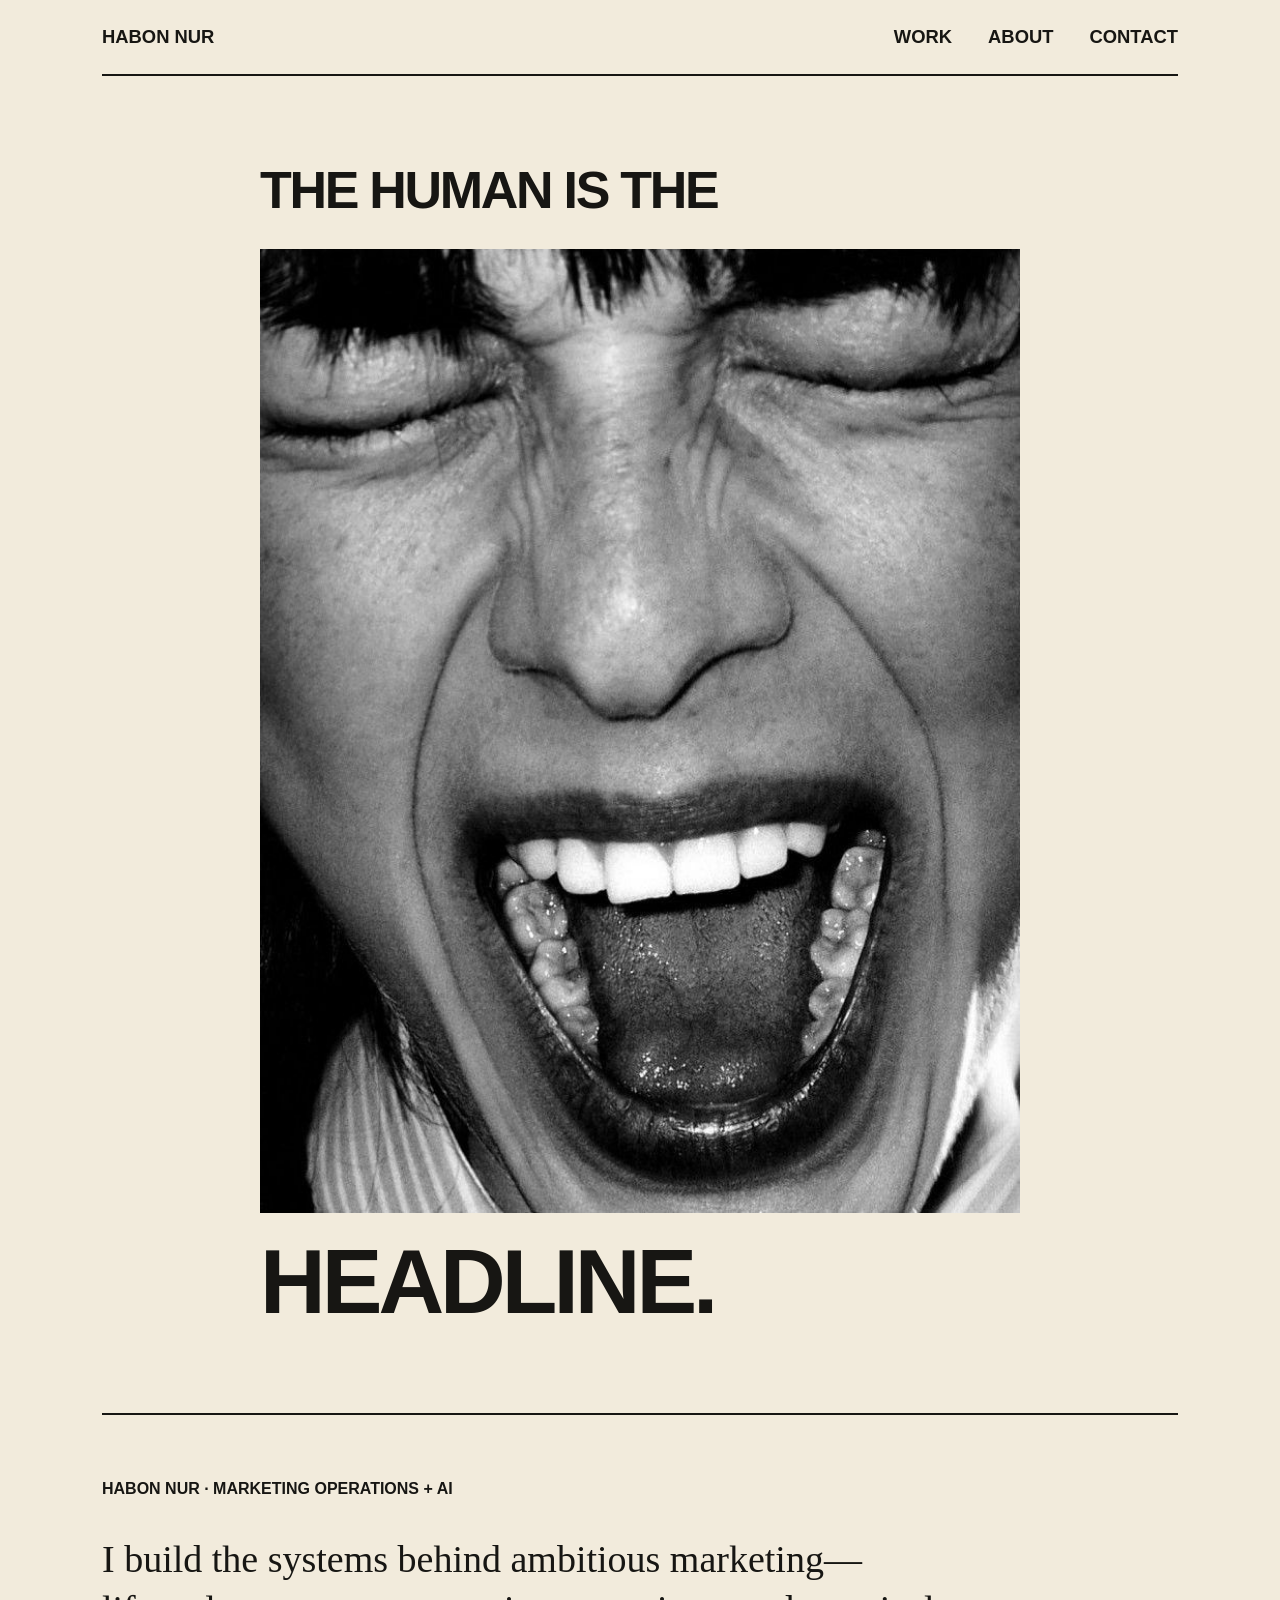
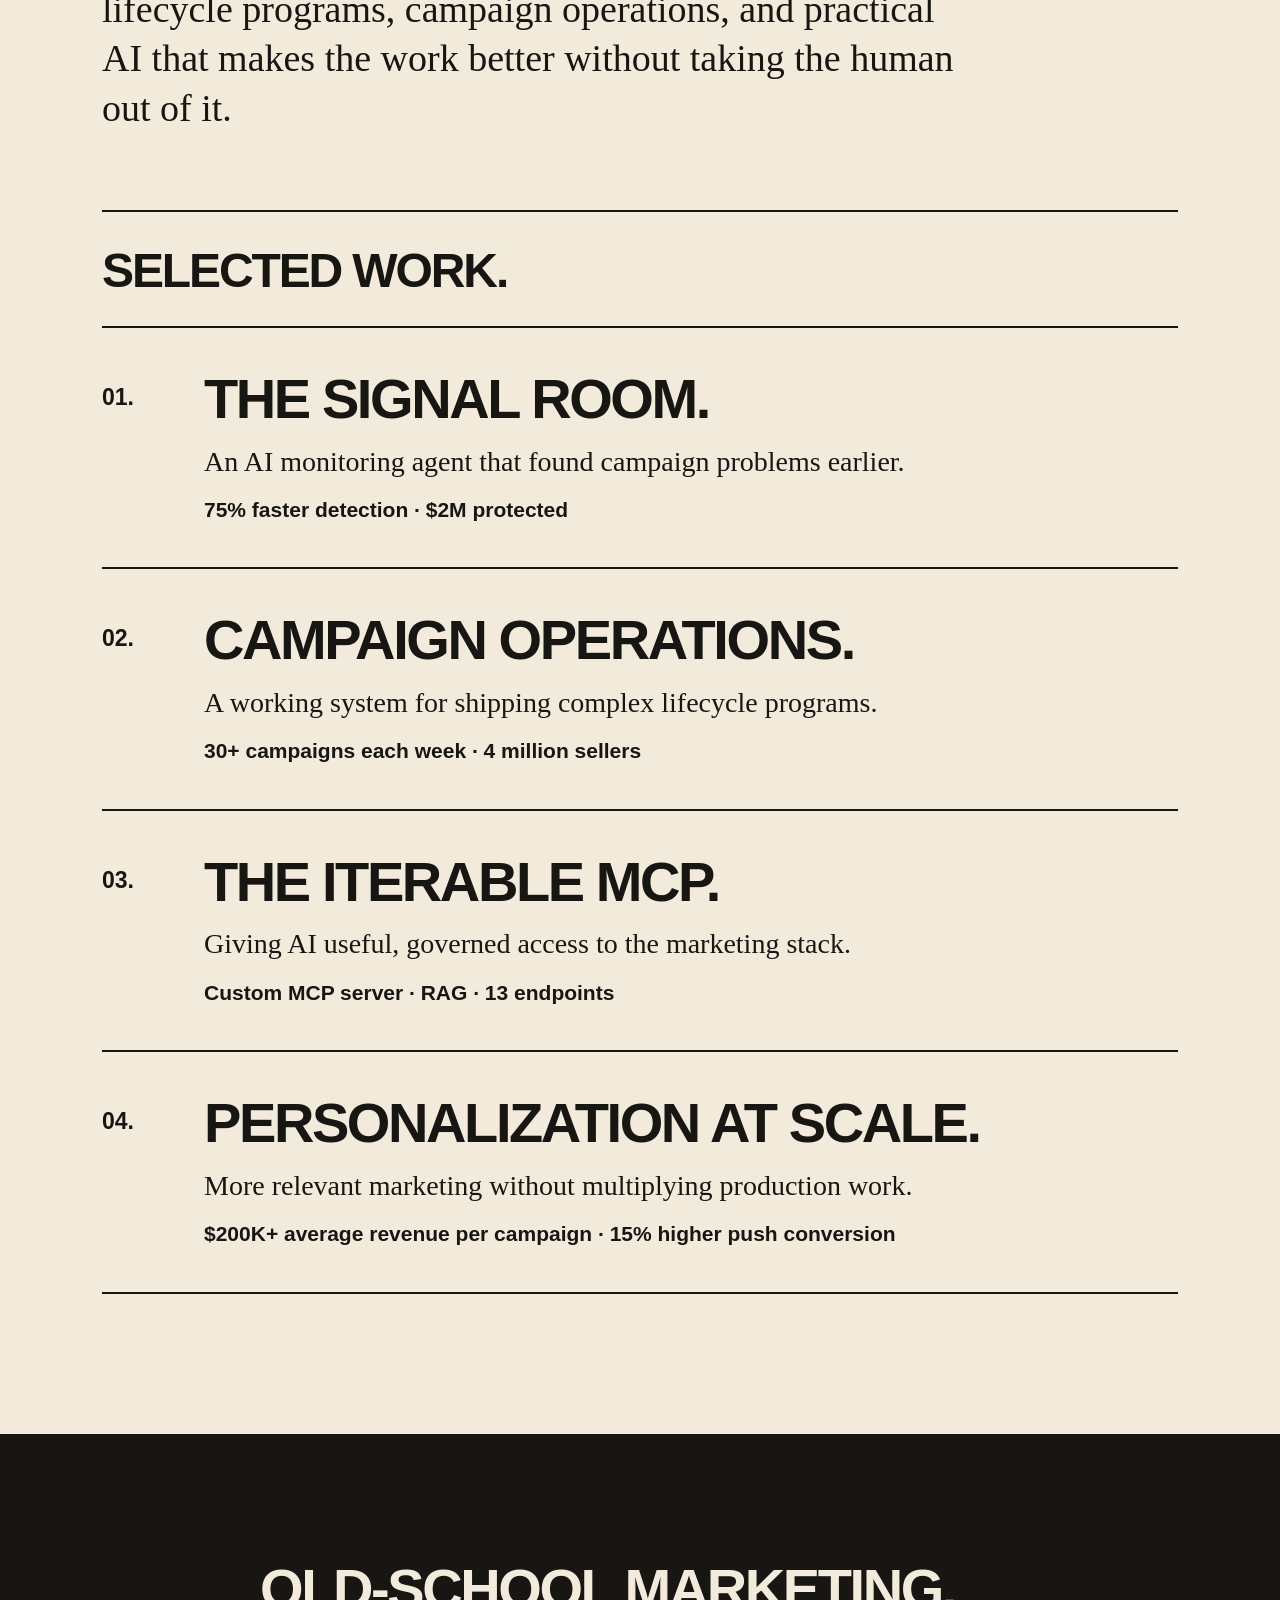
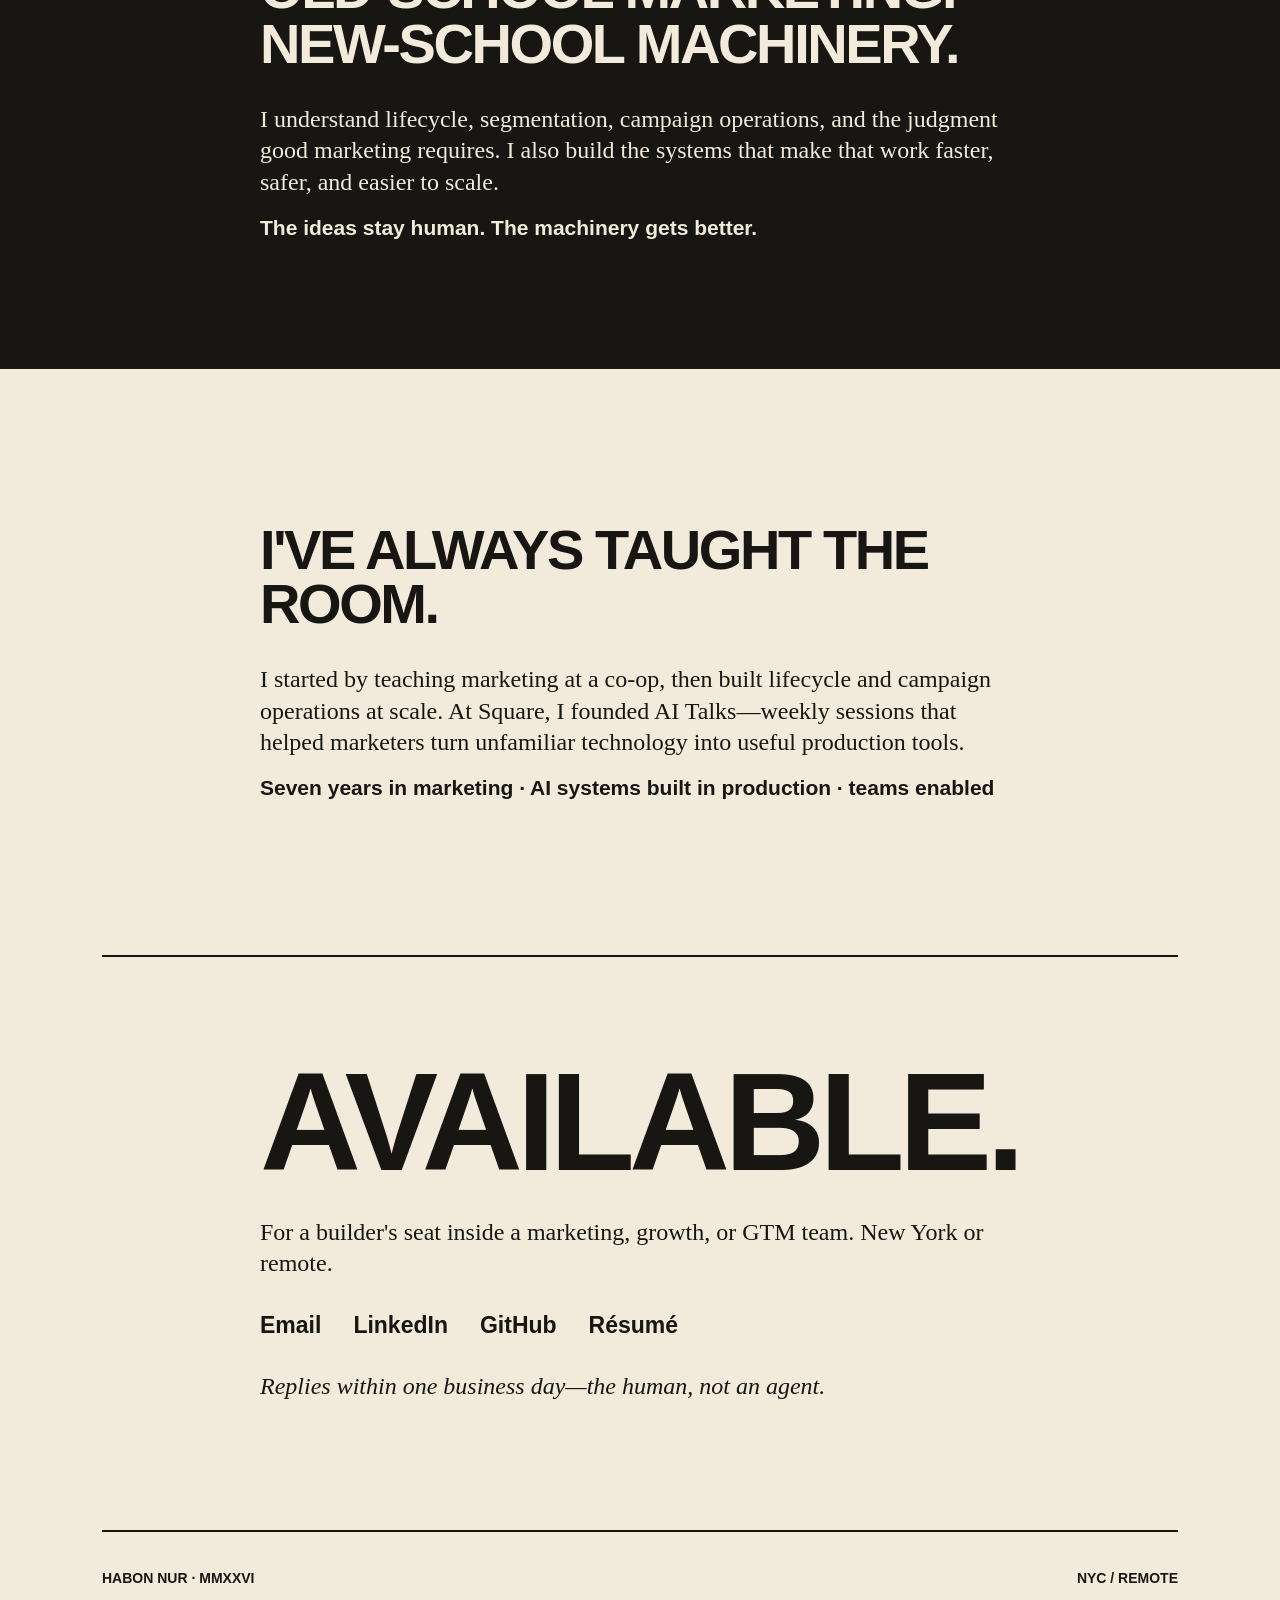
==== index.html @ bee8a8c4 "Build retro-futurist marketing portfolio" ====
<!doctype html>
<html lang="en">
<head>
  <meta charset="utf-8">
  <meta name="viewport" content="width=device-width, initial-scale=1">
  <meta name="description" content="Habon Nur builds human-centered marketing systems, lifecycle programs, and practical AI operations.">
  <meta name="theme-color" content="#f2ebdc">
  <meta property="og:title" content="Habon Nur — Marketing Operations &amp; AI">
  <meta property="og:description" content="The human is the headline. Marketing systems, campaigns, and practical AI.">
  <meta property="og:image" content="og-image.png">
  <title>Habon Nur — Marketing Operations &amp; AI</title>
  <link rel="stylesheet" href="styles.css">
</head>
<body>
  <a class="skip-link" href="#main">Skip to content</a>

  <header class="masthead shell">
    <a class="wordmark" href="#top">HABON NUR</a>
    <nav aria-label="Primary navigation">
      <a href="#work">Work</a>
      <a href="#about">About</a>
      <a href="#contact">Contact</a>
    </nav>
  </header>

  <main id="main">
    <section class="hero" id="top" aria-labelledby="hero-opening hero-closing">
      <div class="hero-inner">
        <h1 class="hero-opening" id="hero-opening">THE HUMAN IS THE</h1>
        <img
          class="hero-portrait"
          src="assets/human-headline.jpg"
          width="734"
          height="931"
          alt="Expressive black-and-white close portrait"
        >
        <p class="hero-closing" id="hero-closing">HEADLINE.</p>
      </div>
    </section>

    <section class="introduction shell" aria-label="Introduction">
      <p class="introduction-label">HABON NUR · MARKETING OPERATIONS + AI</p>
      <p class="introduction-copy editorial">I build the systems behind ambitious marketing—lifecycle programs, campaign operations, and practical AI that makes the work better without taking the human out of it.</p>
    </section>

    <section class="work shell" id="work" aria-labelledby="work-title">
      <h2 class="section-title" id="work-title">SELECTED WORK.</h2>

      <article class="project-row">
        <p class="project-number">01.</p>
        <div class="project-copy">
          <h3>THE SIGNAL ROOM.</h3>
          <p class="editorial">An AI monitoring agent that found campaign problems earlier.</p>
          <p class="result">75% faster detection · $2M protected</p>
        </div>
      </article>

      <article class="project-row">
        <p class="project-number">02.</p>
        <div class="project-copy">
          <h3>CAMPAIGN OPERATIONS.</h3>
          <p class="editorial">A working system for shipping complex lifecycle programs.</p>
          <p class="result">30+ campaigns each week · 4 million sellers</p>
        </div>
      </article>

      <article class="project-row">
        <p class="project-number">03.</p>
        <div class="project-copy">
          <h3>THE ITERABLE MCP.</h3>
          <p class="editorial">Giving AI useful, governed access to the marketing stack.</p>
          <p class="result">Custom MCP server · RAG · 13 endpoints</p>
        </div>
      </article>

      <article class="project-row">
        <p class="project-number">04.</p>
        <div class="project-copy">
          <h3>PERSONALIZATION AT SCALE.</h3>
          <p class="editorial">More relevant marketing without multiplying production work.</p>
          <p class="result">$200K+ average revenue per campaign · 15% higher push conversion</p>
        </div>
      </article>
    </section>

    <section class="manifesto" aria-labelledby="manifesto-title">
      <div class="manifesto-inner">
        <h2 id="manifesto-title">OLD-SCHOOL MARKETING.<br>NEW-SCHOOL MACHINERY.</h2>
        <p class="editorial">I understand lifecycle, segmentation, campaign operations, and the judgment good marketing requires. I also build the systems that make that work faster, safer, and easier to scale.</p>
        <p class="result">The ideas stay human. The machinery gets better.</p>
      </div>
    </section>

    <section class="about shell" id="about" aria-labelledby="about-title">
      <div class="about-inner">
        <h2 id="about-title">I'VE ALWAYS TAUGHT THE ROOM.</h2>
        <p class="editorial">I started by teaching marketing at a co-op, then built lifecycle and campaign operations at scale. At Square, I founded AI Talks—weekly sessions that helped marketers turn unfamiliar technology into useful production tools.</p>
        <p class="result">Seven years in marketing · AI systems built in production · teams enabled</p>
      </div>
    </section>

    <section class="contact shell" id="contact" aria-labelledby="contact-title">
      <div class="contact-inner">
        <h2 id="contact-title">AVAILABLE.</h2>
        <p class="editorial">For a builder's seat inside a marketing, growth, or GTM team. New York or remote.</p>
        <!-- Replace the four placeholder URLs below before publishing. -->
        <div class="contact-links" aria-label="Contact links">
          <a href="mailto:REPLACE-WITH-YOUR-EMAIL">Email</a>
          <a href="https://www.linkedin.com/in/REPLACE-ME">LinkedIn</a>
          <a href="https://github.com/REPLACE-ME">GitHub</a>
          <a href="REPLACE-WITH-RESUME.pdf">Résumé</a>
        </div>
        <p class="contact-note editorial">Replies within one business day—the human, not an agent.</p>
      </div>
    </section>
  </main>

  <footer class="footer shell">
    <p>HABON NUR · MMXXVI</p>
    <p>NYC / REMOTE</p>
  </footer>
</body>
</html>
---- styles.css ----
:root {
  --paper: #f2ebdc;
  --ink: #171613;
  --shell: 1076px;
  --editorial: Baskerville, "Baskerville Old Face", Georgia, serif;
  --structural: "Helvetica Neue", Helvetica, Arial, sans-serif;
}

* {
  box-sizing: border-box;
}

html {
  scroll-behavior: smooth;
}

body {
  margin: 0;
  background: var(--paper);
  color: var(--ink);
  font-family: var(--structural);
  text-rendering: optimizeLegibility;
}

img {
  display: block;
  max-width: 100%;
}

a {
  color: inherit;
  text-decoration: none;
}

a:hover,
a:focus-visible {
  text-decoration: underline;
  text-underline-offset: 0.16em;
}

.skip-link {
  position: fixed;
  top: 0;
  left: 0;
  z-index: 10;
  padding: 0.75rem 1rem;
  background: var(--ink);
  color: var(--paper);
  transform: translateY(-110%);
}

.skip-link:focus {
  transform: translateY(0);
}

.shell {
  width: min(calc(100% - 124px), var(--shell));
  margin-inline: auto;
}

.masthead {
  min-height: 76px;
  display: flex;
  align-items: center;
  justify-content: space-between;
  border-bottom: 2px solid var(--ink);
  font-size: 1.15rem;
  font-weight: 700;
}

.masthead nav {
  display: flex;
  gap: 2.25rem;
}

.masthead nav a {
  text-transform: uppercase;
}

.hero {
  padding: clamp(3.5rem, 7vw, 6rem) 0 clamp(4rem, 7vw, 5.5rem);
}

.hero-inner {
  width: min(63.333vw, 760px);
  margin-inline: auto;
}

.hero-opening,
.hero-closing {
  margin: 0;
  font-weight: 700;
  line-height: 0.95;
}

.hero-opening {
  font-size: clamp(1.75rem, 4.333vw, 3.25rem);
  letter-spacing: -0.044em;
  margin-bottom: 2.125rem;
}

.hero-portrait {
  width: 100%;
  height: auto;
  aspect-ratio: 734 / 931;
  object-fit: contain;
}

.hero-closing {
  font-size: clamp(3rem, 7.583vw, 5.6875rem);
  letter-spacing: -0.044em;
  margin-top: 1.625rem;
}

.introduction {
  padding: clamp(3.25rem, 5vw, 4.5rem) 0 clamp(3.75rem, 6vw, 5rem);
  border-top: 2px solid var(--ink);
}

.introduction-label {
  margin: 0;
  font-size: 1rem;
  font-weight: 700;
  line-height: 1.25;
}

.introduction-copy {
  max-width: 46ch;
  margin: clamp(1.5rem, 3vw, 2.25rem) 0 0;
  font-size: clamp(1.75rem, 3.166vw, 2.375rem);
  line-height: 1.18;
}

.section-title {
  margin: 0;
  padding: clamp(1.75rem, 3vw, 2.25rem) 0 clamp(1.5rem, 2.5vw, 2rem);
  border-top: 2px solid var(--ink);
  font-size: clamp(2.5rem, 4vw, 3rem);
  line-height: 0.96;
  letter-spacing: -0.044em;
}

.project-row {
  display: grid;
  grid-template-columns: 102px minmax(0, 1fr);
  padding: clamp(2.25rem, 4vw, 2.75rem) 0;
  border-top: 2px solid var(--ink);
}

.project-row:last-child {
  border-bottom: 2px solid var(--ink);
}

.project-number {
  margin: 0.75rem 0 0;
  font-size: 1.4375rem;
  font-weight: 700;
}

.project-copy h3 {
  margin: 0;
  font-size: clamp(2.35rem, 4.666vw, 3.5rem);
  line-height: 0.96;
  letter-spacing: -0.043em;
}

.editorial {
  font-family: var(--editorial);
  font-weight: 400;
  line-height: 1.3;
}

.project-copy .editorial {
  margin: 1.125rem 0 0;
  font-size: clamp(1.3rem, 2.333vw, 1.75rem);
}

.result {
  margin: 1rem 0 0;
  font-size: clamp(1rem, 1.75vw, 1.3125rem);
  font-weight: 700;
  line-height: 1.3;
}

.manifesto {
  margin-top: clamp(6rem, 11vw, 9rem);
  padding: clamp(6rem, 10vw, 8rem) 0;
  background: var(--ink);
  color: var(--paper);
}

.manifesto-inner,
.about-inner,
.contact-inner {
  width: min(calc(100% - 2rem), 760px);
  margin-inline: auto;
}

.manifesto h2,
.about h2 {
  margin: 0;
  font-size: clamp(2.75rem, 5vw, 3.5rem);
  line-height: 0.98;
  letter-spacing: -0.043em;
}

.manifesto .editorial,
.about .editorial,
.contact .editorial {
  margin: 2rem 0 0;
  font-size: clamp(1.3rem, 2vw, 1.5rem);
}

.about {
  padding: clamp(6rem, 12vw, 10rem) 0;
}

.contact {
  padding: clamp(4rem, 8vw, 6.5rem) 0 clamp(6rem, 10vw, 8rem);
  border-top: 2px solid var(--ink);
}

.contact h2 {
  margin: 0;
  font-size: clamp(4.75rem, 11.666vw, 8.75rem);
  line-height: 0.9;
  letter-spacing: -0.043em;
}

.contact-links {
  display: flex;
  flex-wrap: wrap;
  gap: 0.75rem 2rem;
  margin-top: 2rem;
  font-size: clamp(1.15rem, 1.916vw, 1.4375rem);
  font-weight: 700;
}

.contact-note {
  font-style: italic;
}

.footer {
  display: flex;
  justify-content: space-between;
  padding: 1.5rem 0 2.75rem;
  border-top: 2px solid var(--ink);
  font-size: 0.875rem;
  font-weight: 700;
}

@media (max-width: 760px) {
  .shell {
    width: calc(100% - 40px);
  }

  .masthead {
    min-height: 64px;
    font-size: 0.9rem;
  }

  .masthead nav {
    gap: 1rem;
  }

  .masthead nav a:nth-child(2) {
    display: none;
  }

  .hero-inner {
    width: 88vw;
  }

  .project-row {
    grid-template-columns: 48px minmax(0, 1fr);
  }

  .project-number {
    margin-top: 0.3rem;
    font-size: 1rem;
  }

  .project-copy h3 {
    overflow-wrap: anywhere;
  }
}

@media (max-width: 440px) {
  .wordmark {
    max-width: 5ch;
    line-height: 0.9;
  }

  .masthead nav {
    gap: 0.75rem;
  }

  .project-row {
    grid-template-columns: 1fr;
    gap: 0.75rem;
  }

  .project-number {
    margin: 0;
  }

  .footer {
    gap: 1rem;
  }
}

@media (prefers-reduced-motion: reduce) {
  html {
    scroll-behavior: auto;
  }
}
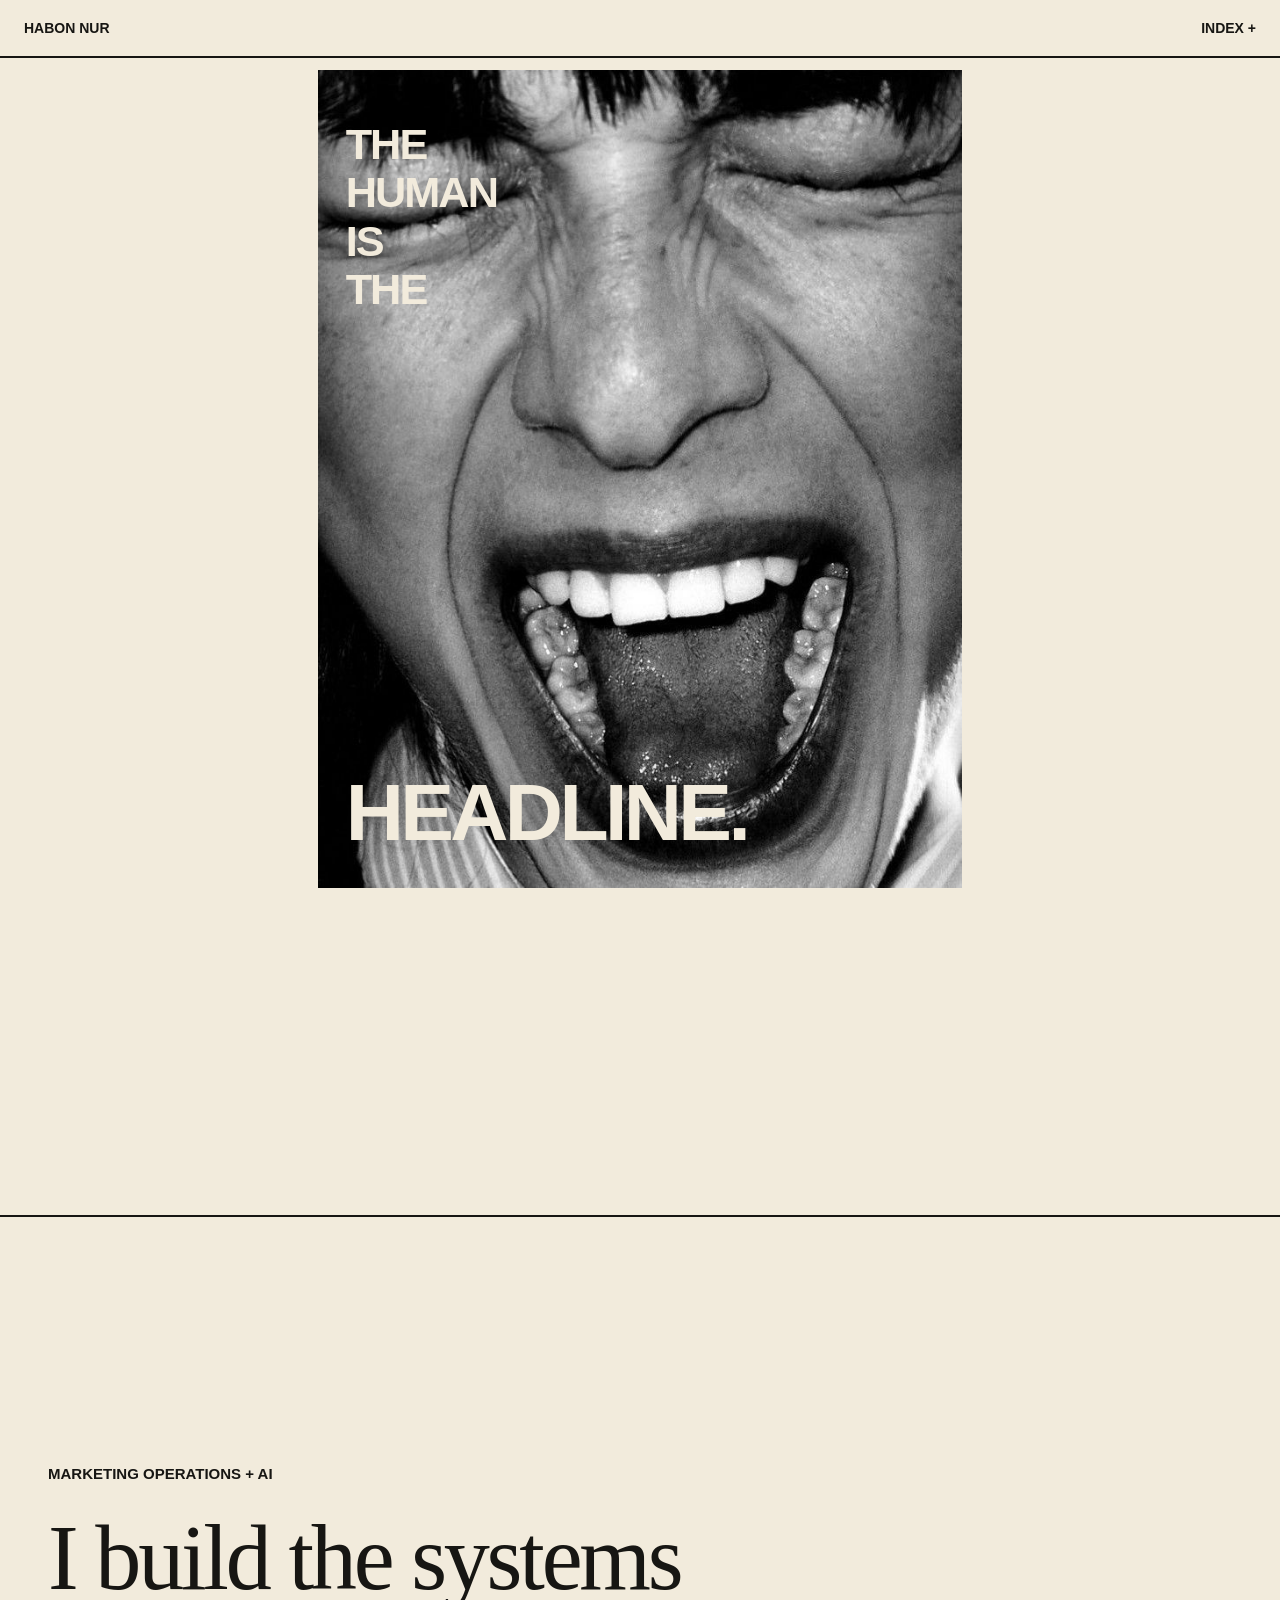
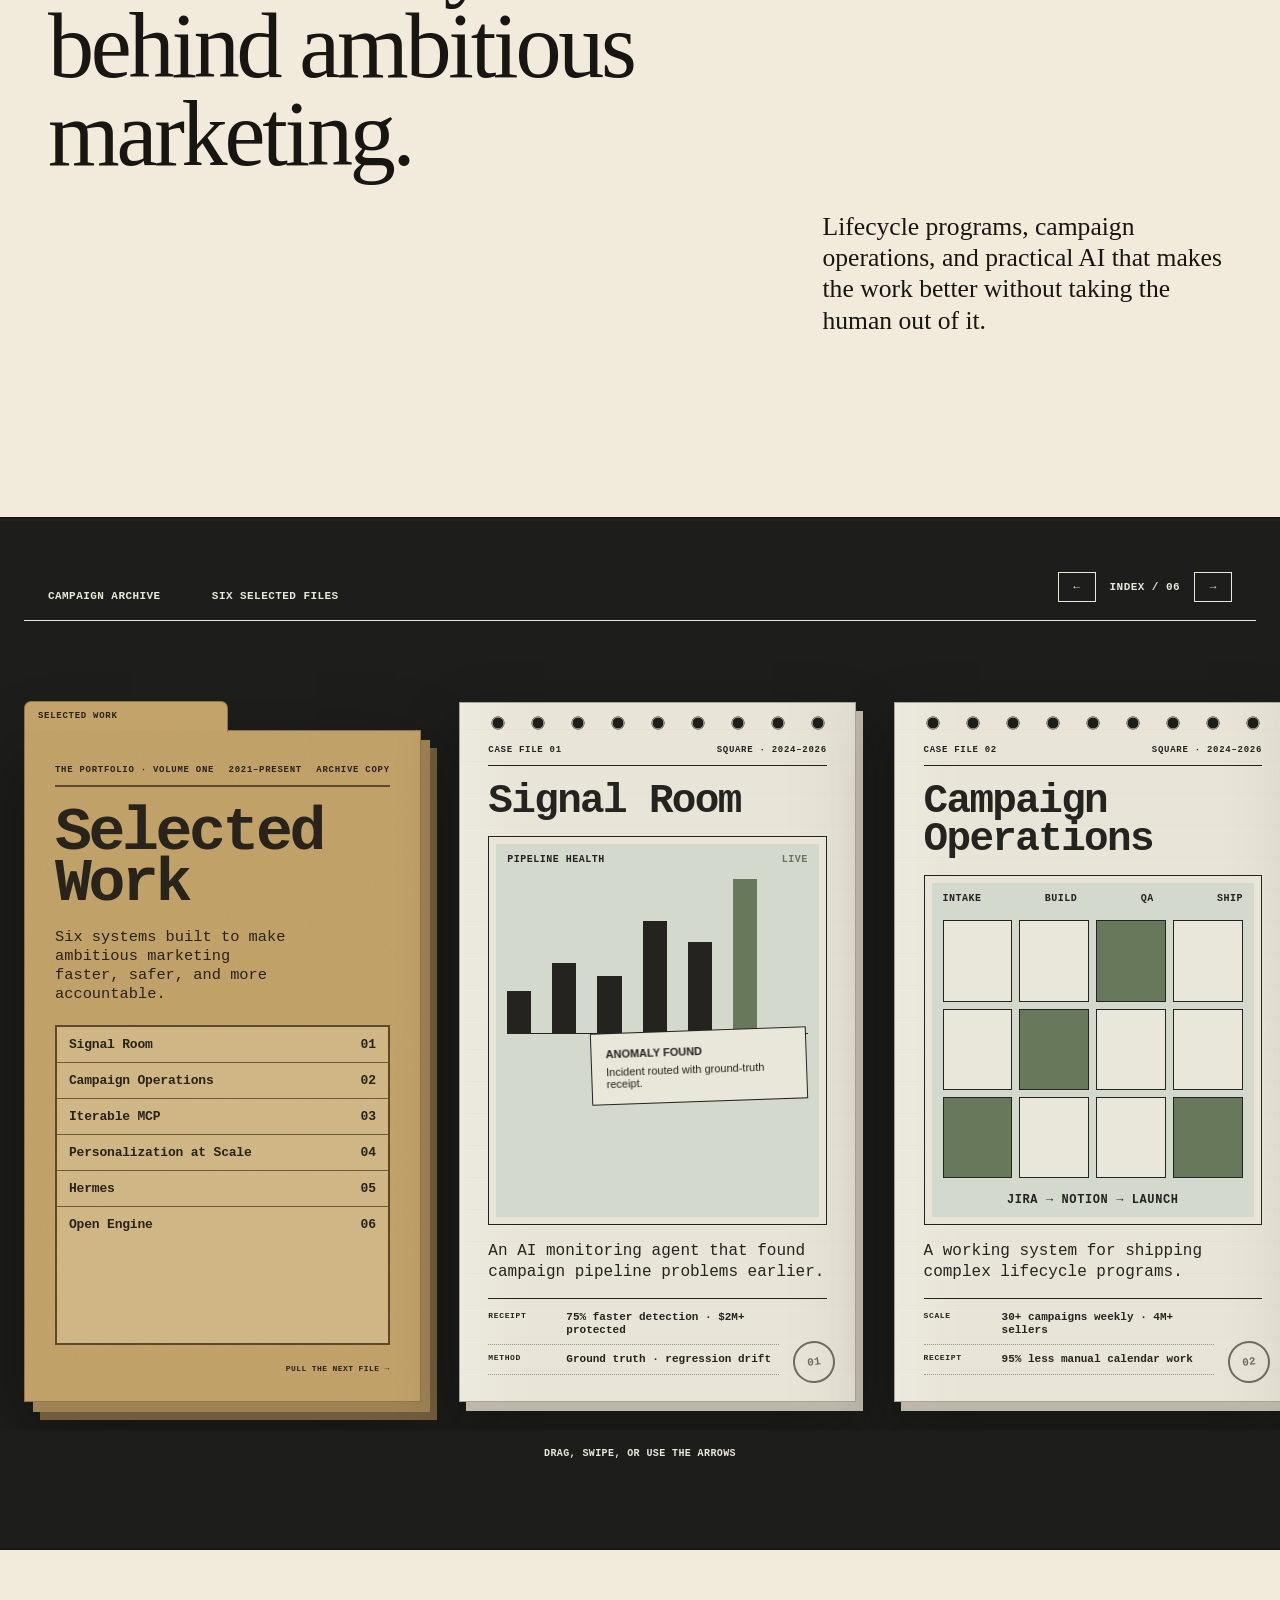
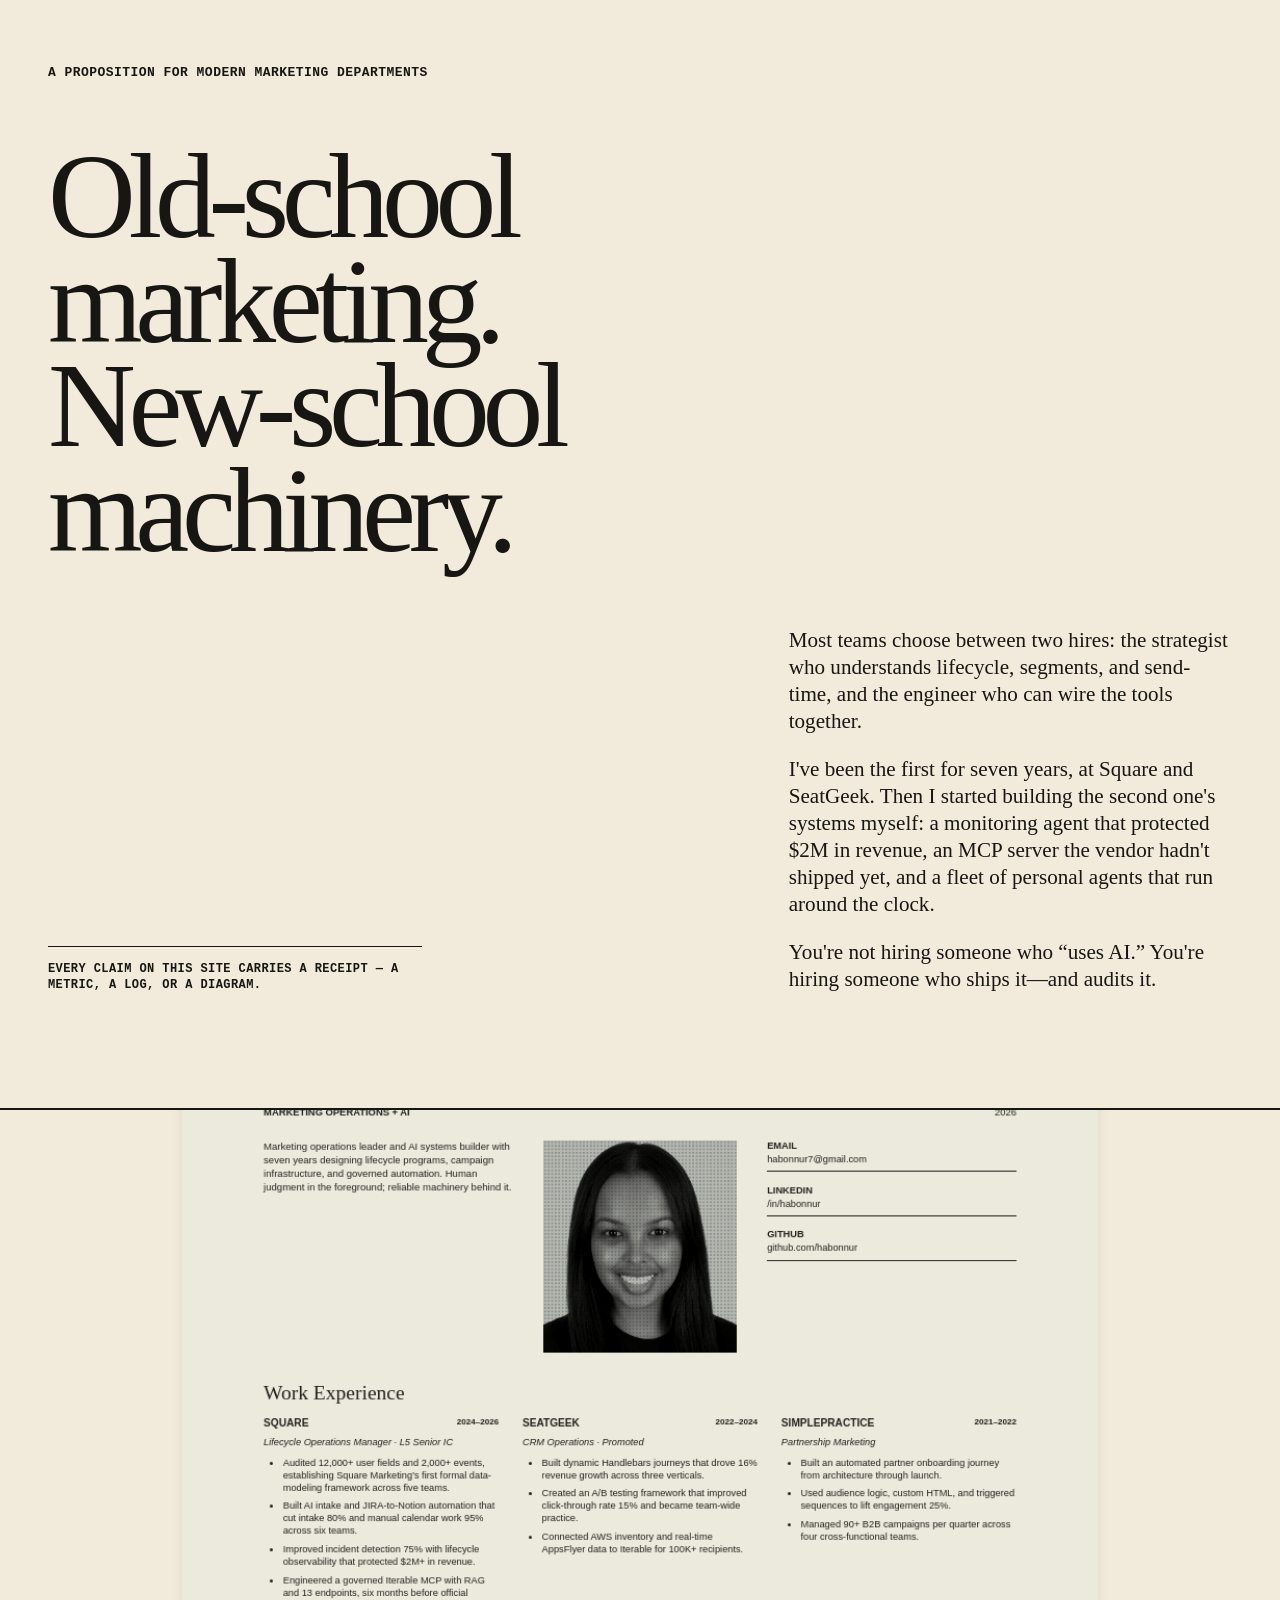
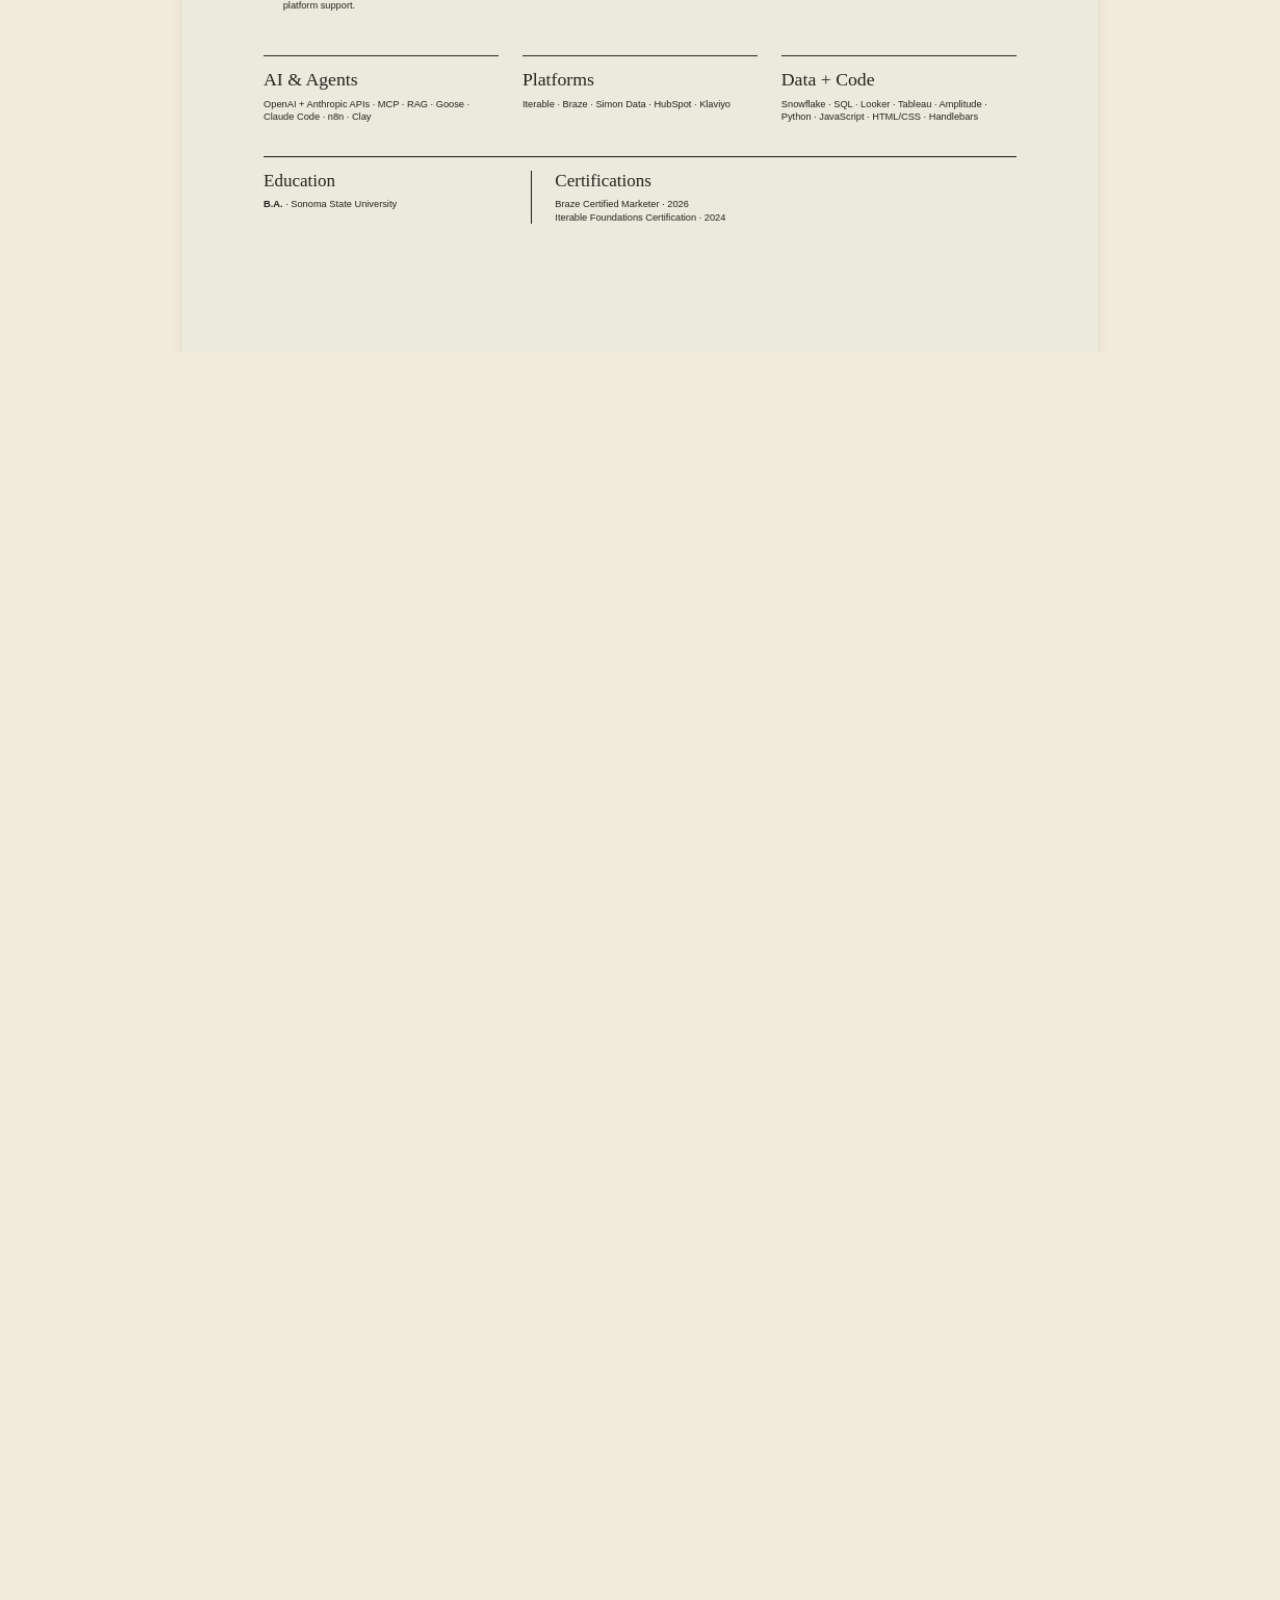
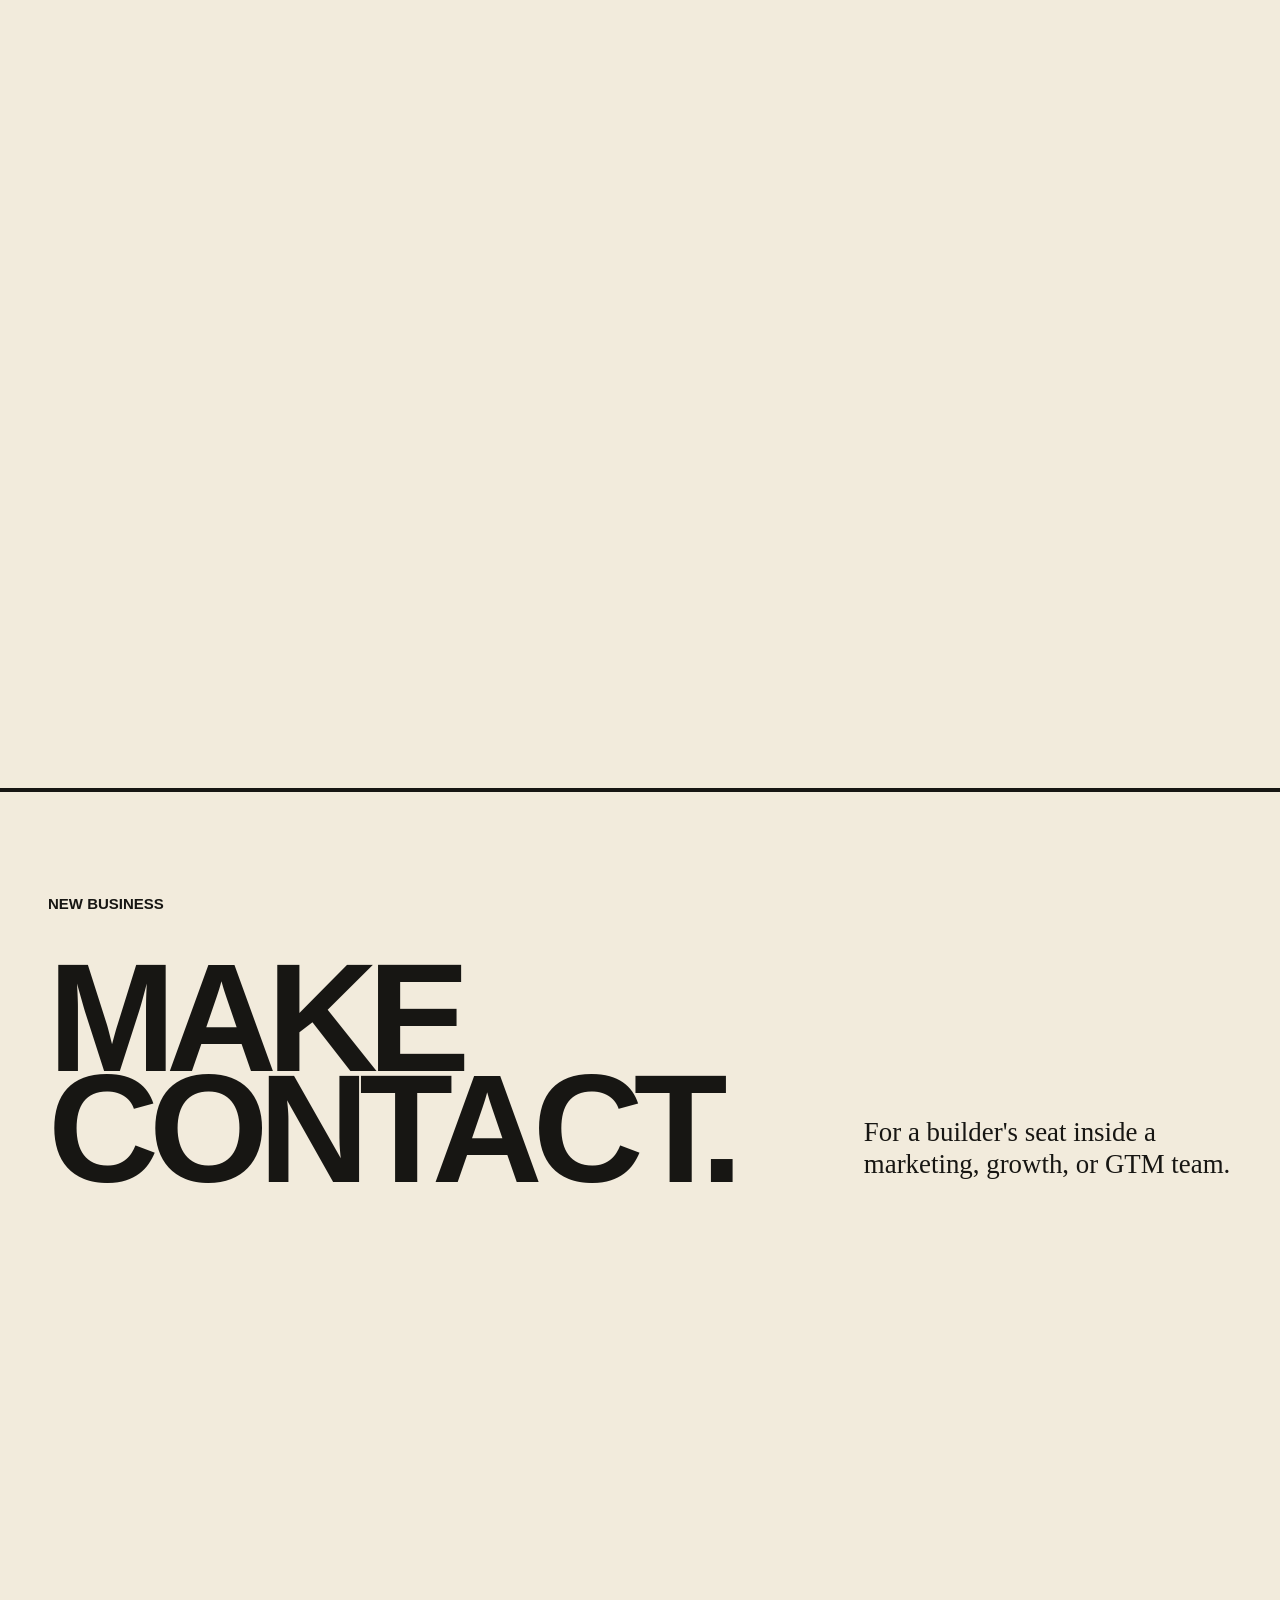
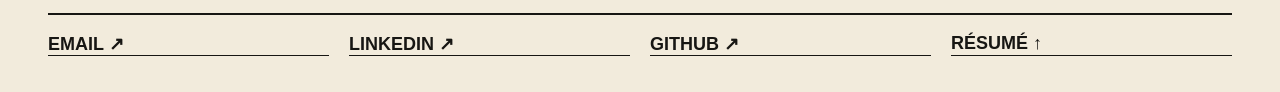
==== commit 4f3603ca: "Publish portfolio homepage" ====
--- a/index.html
+++ b/index.html
@@ -3,121 +3,245 @@
 <head>
   <meta charset="utf-8">
   <meta name="viewport" content="width=device-width, initial-scale=1">
-  <meta name="description" content="Habon Nur builds human-centered marketing systems, lifecycle programs, and practical AI operations.">
-  <meta name="theme-color" content="#f2ebdc">
-  <meta property="og:title" content="Habon Nur — Marketing Operations &amp; AI">
-  <meta property="og:description" content="The human is the headline. Marketing systems, campaigns, and practical AI.">
-  <meta property="og:image" content="og-image.png">
-  <title>Habon Nur — Marketing Operations &amp; AI</title>
-  <link rel="stylesheet" href="styles.css">
+  <meta name="description" content="Habon Nur builds lifecycle marketing systems, campaign operations, and practical AI infrastructure.">
+  <meta name="theme-color" content="#eee7d7">
+  <title>Habon Nur — Marketing Operations + AI</title>
+  <link rel="stylesheet" href="scroll-prototype.css">
 </head>
 <body>
-  <a class="skip-link" href="#main">Skip to content</a>
-
-  <header class="masthead shell">
-    <a class="wordmark" href="#top">HABON NUR</a>
-    <nav aria-label="Primary navigation">
-      <a href="#work">Work</a>
-      <a href="#about">About</a>
-      <a href="#contact">Contact</a>
+  <header class="floating-nav">
+    <a href="#top">HABON NUR</a>
+    <button class="index-toggle" type="button" aria-expanded="false" aria-controls="site-index">INDEX +</button>
+    <nav class="site-index" id="site-index" aria-label="Site index">
+      <a href="#work"><span>01</span><span>THE WORK</span></a>
+      <a href="#thinking"><span>02</span><span>THE THINKING</span></a>
+      <a href="#machinery"><span>03</span><span>THE MACHINERY</span></a>
+      <a href="#person"><span>04</span><span>THE PERSON</span></a>
+      <a href="#contact"><span>05</span><span>MAKE CONTACT</span></a>
     </nav>
   </header>
 
-  <main id="main">
-    <section class="hero" id="top" aria-labelledby="hero-opening hero-closing">
-      <div class="hero-inner">
-        <h1 class="hero-opening" id="hero-opening">THE HUMAN IS THE</h1>
-        <img
-          class="hero-portrait"
-          src="assets/human-headline.jpg"
-          width="734"
-          height="931"
-          alt="Expressive black-and-white close portrait"
-        >
-        <p class="hero-closing" id="hero-closing">HEADLINE.</p>
-      </div>
-    </section>
-
-    <section class="introduction shell" aria-label="Introduction">
-      <p class="introduction-label">HABON NUR · MARKETING OPERATIONS + AI</p>
-      <p class="introduction-copy editorial">I build the systems behind ambitious marketing—lifecycle programs, campaign operations, and practical AI that makes the work better without taking the human out of it.</p>
-    </section>
-
-    <section class="work shell" id="work" aria-labelledby="work-title">
-      <h2 class="section-title" id="work-title">SELECTED WORK.</h2>
-
-      <article class="project-row">
-        <p class="project-number">01.</p>
-        <div class="project-copy">
-          <h3>THE SIGNAL ROOM.</h3>
-          <p class="editorial">An AI monitoring agent that found campaign problems earlier.</p>
-          <p class="result">75% faster detection · $2M protected</p>
+  <main>
+    <section class="hero-stage" id="top">
+      <div class="hero-sticky">
+        <div class="hero-lockup" data-reveal>
+          <p><span>THE</span><span>HUMAN</span><span>IS</span><span>THE</span></p>
+          <img src="assets/human-headline.jpg" width="734" height="931" alt="Expressive black-and-white close portrait">
+          <h1>HEADLINE.</h1>
         </div>
-      </article>
-
-      <article class="project-row">
-        <p class="project-number">02.</p>
-        <div class="project-copy">
-          <h3>CAMPAIGN OPERATIONS.</h3>
-          <p class="editorial">A working system for shipping complex lifecycle programs.</p>
-          <p class="result">30+ campaigns each week · 4 million sellers</p>
+      </div>
+    </section>
+
+    <section class="intro-frame frame" id="thinking">
+      <div class="frame-inner intro-inner" data-reveal>
+        <p class="frame-label">MARKETING OPERATIONS + AI</p>
+        <p class="intro-statement editorial">I build the systems behind ambitious marketing.</p>
+        <p class="intro-detail editorial">Lifecycle programs, campaign operations, and practical AI that makes the work better without taking the human out of it.</p>
+      </div>
+    </section>
+
+    <section class="work-index frame" id="work">
+      <div class="case-archive">
+        <header class="case-archive-header">
+          <div><p>CAMPAIGN ARCHIVE</p><p>SIX SELECTED FILES</p></div>
+          <div class="archive-controls" aria-label="Case file controls">
+            <button class="archive-prev" type="button" aria-label="Previous case">←</button>
+            <p><span class="archive-current">INDEX</span> / 06</p>
+            <button class="archive-next" type="button" aria-label="Next case">→</button>
+          </div>
+        </header>
+
+        <div class="case-card-rail" tabindex="0" aria-label="Horizontally scrolling case files">
+          <article class="archive-card archive-cover" data-case="INDEX">
+            <header><p>THE PORTFOLIO · VOLUME ONE</p><p>2021–PRESENT</p></header>
+            <div class="cover-title">
+              <h2 class="editorial">Selected<br>Work</h2>
+              <p class="editorial">Six systems built to make ambitious marketing faster, safer, and more accountable.</p>
+            </div>
+            <nav class="cover-directory" aria-label="Selected work directory">
+              <a href="#case-01"><span>Signal Room</span><span>01</span></a>
+              <a href="#case-02"><span>Campaign Operations</span><span>02</span></a>
+              <a href="#case-03"><span>Iterable MCP</span><span>03</span></a>
+              <a href="#case-04"><span>Personalization at Scale</span><span>04</span></a>
+              <a href="#case-05"><span>Hermes</span><span>05</span></a>
+              <a href="#case-06"><span>Open Engine</span><span>06</span></a>
+            </nav>
+            <p class="cover-note">PULL THE NEXT FILE →</p>
+          </article>
+
+          <article class="archive-card" id="case-01" data-case="01">
+            <header><p>CASE FILE 01</p><p>SQUARE · 2024–2026</p></header>
+            <h3 class="editorial">Signal Room</h3>
+            <div class="case-artifact artifact-signal" aria-label="Monitoring system illustration">
+              <div class="monitor-top"><span>PIPELINE HEALTH</span><span>LIVE</span></div>
+              <div class="signal-line"><i></i><i></i><i></i><i></i><i></i><i></i></div>
+              <div class="alert-slip"><strong>ANOMALY FOUND</strong><span>Incident routed with ground-truth receipt.</span></div>
+            </div>
+            <p class="card-summary editorial">An AI monitoring agent that found campaign pipeline problems earlier.</p>
+            <dl class="case-specs"><div><dt>RECEIPT</dt><dd>75% faster detection · $2M+ protected</dd></div><div><dt>METHOD</dt><dd>Ground truth · regression drift</dd></div></dl>
+          </article>
+
+          <article class="archive-card" id="case-02" data-case="02">
+            <header><p>CASE FILE 02</p><p>SQUARE · 2024–2026</p></header>
+            <h3 class="editorial">Campaign Operations</h3>
+            <div class="case-artifact artifact-calendar" aria-label="Campaign operations calendar illustration">
+              <div class="calendar-head"><span>INTAKE</span><span>BUILD</span><span>QA</span><span>SHIP</span></div>
+              <div class="calendar-grid"><i></i><i></i><i></i><i></i><i></i><i></i><i></i><i></i><i></i><i></i><i></i><i></i></div>
+              <p>JIRA → NOTION → LAUNCH</p>
+            </div>
+            <p class="card-summary editorial">A working system for shipping complex lifecycle programs.</p>
+            <dl class="case-specs"><div><dt>SCALE</dt><dd>30+ campaigns weekly · 4M+ sellers</dd></div><div><dt>RECEIPT</dt><dd>95% less manual calendar work</dd></div></dl>
+          </article>
+
+          <article class="archive-card" id="case-03" data-case="03">
+            <header><p>CASE FILE 03</p><p>SQUARE · 2024–2026</p></header>
+            <h3 class="editorial">Iterable MCP</h3>
+            <div class="case-artifact artifact-mcp" aria-label="MCP endpoint map illustration">
+              <svg class="mcp-connectors" viewBox="0 0 100 100" preserveAspectRatio="none" aria-hidden="true">
+                <line x1="50" y1="50" x2="17" y2="13"></line>
+                <line x1="50" y1="50" x2="83" y2="13"></line>
+                <line x1="50" y1="50" x2="17" y2="50"></line>
+                <line x1="50" y1="50" x2="83" y2="50"></line>
+                <line x1="50" y1="50" x2="17" y2="87"></line>
+                <line x1="50" y1="50" x2="83" y2="87"></line>
+              </svg>
+              <div class="mcp-core">MCP</div>
+              <ul><li>CAMPAIGNS</li><li>METRICS</li><li>JOURNEYS</li><li>CONTENT</li><li>AUDIT</li><li>13 ENDPOINTS</li></ul>
+            </div>
+            <p class="card-summary editorial">Gave AI hands on the marketing stack—six months before the vendor did.</p>
+            <dl class="case-specs"><div><dt>SYSTEM</dt><dd>Custom MCP server · RAG · Goose</dd></div><div><dt>PROOF</dt><dd>The GTM engineering receipt</dd></div></dl>
+          </article>
+
+          <article class="archive-card" id="case-04" data-case="04">
+            <header><p>CASE FILE 04</p><p>SEATGEEK · 2022–2024</p></header>
+            <h3 class="editorial">Personalization at Scale</h3>
+            <div class="case-artifact artifact-personal" aria-label="Live data flowing through one template to produce personalized messages">
+              <div><span>01 · INPUT</span><strong>LIVE CUSTOMER DATA</strong><small>Language · team · ticket inventory</small></div>
+              <div><span>02 · SYSTEM</span><strong>ONE REUSABLE TEMPLATE</strong><small>Automatically builds the right message</small></div>
+              <div><span>03 · RESULT</span><strong>+15%</strong><small>Push conversion from personalized sends</small></div>
+            </div>
+            <p class="card-summary editorial">More relevant marketing without multiplying production work.</p>
+            <dl class="case-specs"><div><dt>RECEIPT</dt><dd>$200K+ average revenue per campaign</dd></div><div><dt>SCALE</dt><dd>100K+ recipients · 3 soccer verticals</dd></div></dl>
+          </article>
+
+          <article class="archive-card" id="case-05" data-case="05">
+            <header><p>CASE FILE 05</p><p>PERSONAL INFRASTRUCTURE</p></header>
+            <h3 class="editorial">Hermes</h3>
+            <div class="case-artifact artifact-hermes" aria-label="Verified morning brief illustration">
+              <p>MORNING BRIEF · 07:00</p><ol><li>Read the full thread <b>✓</b></li><li>Ground every claim <b>✓</b></li><li>Attach message ID <b>✓</b></li></ol>
+            </div>
+            <p class="card-summary editorial">A 24/7 agent that reads my inbox, briefs me every morning, and never invents a thing.</p>
+            <dl class="case-specs"><div><dt>RHYTHM</dt><dd>6 scheduled runs every day</dd></div><div><dt>RECEIPT</dt><dd>Message ID on every claim · &lt;$1/day</dd></div></dl>
+          </article>
+
+          <article class="archive-card" id="case-06" data-case="06">
+            <header><p>CASE FILE 06</p><p>PERSONAL INFRASTRUCTURE</p></header>
+            <h3 class="editorial">Open Engine</h3>
+            <div class="case-artifact artifact-engine" aria-label="Governed agent task ledger illustration">
+              <div><span>CLAIM</span><span>ACT</span><span>VERIFY</span></div><p>Task 042 · scoped</p><p>Skill v3.2 · eval passed</p><p>Receipt 8F17 · attached</p>
+            </div>
+            <p class="card-summary editorial">Governed AI: agents claim scoped tasks and leave a paper trail.</p>
+            <dl class="case-specs"><div><dt>SYSTEM</dt><dd>Linear queue · versioned skills</dd></div><div><dt>METHOD</dt><dd>Eval gates · receipts for every action</dd></div></dl>
+          </article>
         </div>
-      </article>
-
-      <article class="project-row">
-        <p class="project-number">03.</p>
-        <div class="project-copy">
-          <h3>THE ITERABLE MCP.</h3>
-          <p class="editorial">Giving AI useful, governed access to the marketing stack.</p>
-          <p class="result">Custom MCP server · RAG · 13 endpoints</p>
+        <p class="archive-drag-note">DRAG, SWIPE, OR USE THE ARROWS</p>
+      </div>
+    </section>
+
+    <section class="pitch-frame frame" id="machinery">
+      <div class="pitch-inner" data-reveal>
+        <p class="pitch-kicker">A PROPOSITION FOR MODERN MARKETING DEPARTMENTS</p>
+        <h2 class="editorial">Old-school marketing.<br>New-school machinery.</h2>
+        <div class="pitch-copy editorial">
+          <p>Most teams choose between two hires: the strategist who understands lifecycle, segments, and send-time, and the engineer who can wire the tools together.</p>
+          <p>I've been the first for seven years, at Square and SeatGeek. Then I started building the second one's systems myself: a monitoring agent that protected $2M in revenue, an MCP server the vendor hadn't shipped yet, and a fleet of personal agents that run around the clock.</p>
+          <p>You're not hiring someone who “uses AI.” You're hiring someone who ships it—and audits it.</p>
         </div>
-      </article>
-
-      <article class="project-row">
-        <p class="project-number">04.</p>
-        <div class="project-copy">
-          <h3>PERSONALIZATION AT SCALE.</h3>
-          <p class="editorial">More relevant marketing without multiplying production work.</p>
-          <p class="result">$200K+ average revenue per campaign · 15% higher push conversion</p>
-        </div>
-      </article>
-    </section>
-
-    <section class="manifesto" aria-labelledby="manifesto-title">
-      <div class="manifesto-inner">
-        <h2 id="manifesto-title">OLD-SCHOOL MARKETING.<br>NEW-SCHOOL MACHINERY.</h2>
-        <p class="editorial">I understand lifecycle, segmentation, campaign operations, and the judgment good marketing requires. I also build the systems that make that work faster, safer, and easier to scale.</p>
-        <p class="result">The ideas stay human. The machinery gets better.</p>
-      </div>
-    </section>
-
-    <section class="about shell" id="about" aria-labelledby="about-title">
-      <div class="about-inner">
-        <h2 id="about-title">I'VE ALWAYS TAUGHT THE ROOM.</h2>
-        <p class="editorial">I started by teaching marketing at a co-op, then built lifecycle and campaign operations at scale. At Square, I founded AI Talks—weekly sessions that helped marketers turn unfamiliar technology into useful production tools.</p>
-        <p class="result">Seven years in marketing · AI systems built in production · teams enabled</p>
-      </div>
-    </section>
-
-    <section class="contact shell" id="contact" aria-labelledby="contact-title">
-      <div class="contact-inner">
-        <h2 id="contact-title">AVAILABLE.</h2>
-        <p class="editorial">For a builder's seat inside a marketing, growth, or GTM team. New York or remote.</p>
-        <!-- Replace the four placeholder URLs below before publishing. -->
-        <div class="contact-links" aria-label="Contact links">
-          <a href="mailto:REPLACE-WITH-YOUR-EMAIL">Email</a>
-          <a href="https://www.linkedin.com/in/REPLACE-ME">LinkedIn</a>
-          <a href="https://github.com/REPLACE-ME">GitHub</a>
-          <a href="REPLACE-WITH-RESUME.pdf">Résumé</a>
-        </div>
-        <p class="contact-note editorial">Replies within one business day—the human, not an agent.</p>
+        <p class="pitch-smallprint">EVERY CLAIM ON THIS SITE CARRIES A RECEIPT — A METRIC, A LOG, OR A DIAGRAM.</p>
+      </div>
+    </section>
+
+    <section class="resume-frame frame" id="person">
+      <div class="resume-stage">
+        <article class="morgan-resume" aria-label="Habon Nur résumé">
+          <header class="resume-masthead">
+            <h2>Habon Nur</h2>
+            <div><strong>MARKETING OPERATIONS + AI</strong><span>2026</span></div>
+          </header>
+
+          <section class="resume-intro-grid">
+            <p class="resume-bio">Marketing operations leader and AI systems builder with seven years designing lifecycle programs, campaign infrastructure, and governed automation. Human judgment in the foreground; reliable machinery behind it.</p>
+            <figure class="resume-portrait"><img src="assets/habon-headshot.jpg" alt="Black-and-white portrait of Habon Nur"></figure>
+            <address class="resume-contact">
+              <p><strong>EMAIL</strong><a href="mailto:habonnur7@gmail.com">habonnur7@gmail.com</a></p>
+              <p><strong>LINKEDIN</strong><a href="https://www.linkedin.com/in/habonnur" target="_blank" rel="noopener noreferrer">/in/habonnur</a></p>
+              <p><strong>GITHUB</strong><a href="https://github.com/habonnur" target="_blank" rel="noopener noreferrer">github.com/habonnur</a></p>
+            </address>
+          </section>
+
+          <section class="resume-work">
+            <h3>Work Experience</h3>
+            <div class="resume-work-grid">
+              <article>
+                <h4>SQUARE <span>2024–2026</span></h4>
+                <p class="role">Lifecycle Operations Manager · L5 Senior IC</p>
+                <ul>
+                  <li>Audited 12,000+ user fields and 2,000+ events, establishing Square Marketing's first formal data-modeling framework across five teams.</li>
+                  <li>Built AI intake and JIRA-to-Notion automation that cut intake 80% and manual calendar work 95% across six teams.</li>
+                  <li>Improved incident detection 75% with lifecycle observability that protected $2M+ in revenue.</li>
+                  <li>Engineered a governed Iterable MCP with RAG and 13 endpoints, six months before official platform support.</li>
+                </ul>
+              </article>
+              <article>
+                <h4>SEATGEEK <span>2022–2024</span></h4>
+                <p class="role">CRM Operations · Promoted</p>
+                <ul>
+                  <li>Built dynamic Handlebars journeys that drove 16% revenue growth across three verticals.</li>
+                  <li>Created an A/B testing framework that improved click-through rate 15% and became team-wide practice.</li>
+                  <li>Connected AWS inventory and real-time AppsFlyer data to Iterable for 100K+ recipients.</li>
+                </ul>
+              </article>
+              <article>
+                <h4>SIMPLEPRACTICE <span>2021–2022</span></h4>
+                <p class="role">Partnership Marketing</p>
+                <ul>
+                  <li>Built an automated partner onboarding journey from architecture through launch.</li>
+                  <li>Used audience logic, custom HTML, and triggered sequences to lift engagement 25%.</li>
+                  <li>Managed 90+ B2B campaigns per quarter across four cross-functional teams.</li>
+                </ul>
+              </article>
+            </div>
+          </section>
+
+          <section class="resume-capabilities">
+            <article><h3>AI &amp; Agents</h3><p>OpenAI + Anthropic APIs · MCP · RAG · Goose · Claude Code · n8n · Clay</p></article>
+            <article><h3>Platforms</h3><p>Iterable · Braze · Simon Data · HubSpot · Klaviyo</p></article>
+            <article><h3>Data + Code</h3><p>Snowflake · SQL · Looker · Tableau · Amplitude · Python · JavaScript · HTML/CSS · Handlebars</p></article>
+          </section>
+
+          <footer class="resume-credentials">
+            <section><h3>Education</h3><p><strong>B.A.</strong> · Sonoma State University</p></section>
+            <section><h3>Certifications</h3><p>Braze Certified Marketer · 2026<br>Iterable Foundations Certification · 2024</p></section>
+          </footer>
+        </article>
+      </div>
+    </section>
+
+    <section class="contact-frame frame" id="contact">
+      <div class="frame-inner contact-inner" data-reveal>
+        <p class="frame-label">NEW BUSINESS</p>
+        <h2>MAKE<br>CONTACT.</h2>
+        <p class="editorial">For a builder's seat inside a marketing, growth, or GTM team.</p>
+        <nav class="contact-links" aria-label="Contact links">
+          <a href="mailto:habonnur7@gmail.com">EMAIL ↗</a>
+          <a href="https://www.linkedin.com/in/habonnur" target="_blank" rel="noopener noreferrer">LINKEDIN ↗</a>
+          <a href="https://github.com/habonnur" target="_blank" rel="noopener noreferrer">GITHUB ↗</a>
+          <a href="#person">RÉSUMÉ ↑</a>
+        </nav>
       </div>
     </section>
   </main>
 
-  <footer class="footer shell">
-    <p>HABON NUR · MMXXVI</p>
-    <p>NYC / REMOTE</p>
-  </footer>
+  <script src="scroll-prototype.js"></script>
 </body>
 </html>
--- a/scroll-prototype.css
+++ b/scroll-prototype.css
@@ -0,0 +1,1580 @@
+:root {
+  --paper: #f2ebdc;
+  --ink: #171613;
+  --signal-red: #c64b2f;
+  --press-green: #41613c;
+  --print-gold: #d2a338;
+  --structural: "Helvetica Neue", Helvetica, Arial, sans-serif;
+  --editorial: Baskerville, "Baskerville Old Face", Georgia, serif;
+}
+
+* { box-sizing: border-box; }
+html { scroll-behavior: smooth; }
+body {
+  margin: 0;
+  background: var(--paper);
+  color: var(--ink);
+  font-family: var(--structural);
+  overflow-x: hidden;
+}
+a { color: inherit; text-decoration: none; }
+.editorial { font-family: var(--editorial); }
+
+.floating-nav {
+  position: fixed;
+  inset: 0 0 auto;
+  z-index: 100;
+  display: flex;
+  min-height: 58px;
+  align-items: center;
+  justify-content: space-between;
+  padding: 12px 24px;
+  background: var(--paper);
+  color: var(--ink);
+  border-bottom: 2px solid var(--ink);
+  font-size: 14px;
+  font-weight: 700;
+  pointer-events: auto;
+}
+.index-toggle {
+  border: 0;
+  padding: 0;
+  background: transparent;
+  color: inherit;
+  font: inherit;
+  cursor: pointer;
+}
+.site-index {
+  position: fixed;
+  top: 58px;
+  right: 0;
+  width: min(520px, 100vw);
+  padding: 0 24px 24px;
+  background: var(--paper);
+  border-bottom: 2px solid var(--ink);
+  border-left: 2px solid var(--ink);
+  opacity: 0;
+  transform: translateY(-24px);
+  visibility: hidden;
+  transition: opacity .25s ease, transform .35s cubic-bezier(.2,.75,.2,1), visibility .25s;
+}
+.site-index.is-open {
+  opacity: 1;
+  transform: translateY(0);
+  visibility: visible;
+}
+.site-index a {
+  display: grid;
+  grid-template-columns: 46px 1fr;
+  gap: 12px;
+  padding: 18px 0;
+  border-top: 2px solid var(--ink);
+  font-size: clamp(22px, 2.2vw, 32px);
+  line-height: 1;
+  letter-spacing: -.035em;
+}
+.site-index a:first-child { border-top: 0; }
+.site-index a:hover span:last-child {
+  text-decoration: underline;
+  text-underline-offset: .15em;
+}
+
+.hero-stage {
+  position: relative;
+  height: 135svh;
+}
+.hero-sticky {
+  position: sticky;
+  top: 0;
+  height: 100svh;
+  display: grid;
+  place-items: center;
+  padding-top: 58px;
+  background: var(--paper);
+  overflow: hidden;
+}
+.hero-lockup {
+  position: relative;
+  width: min(74svh, calc(100vw - 48px));
+  aspect-ratio: 734 / 931;
+  max-height: calc(100svh - 82px);
+  container-type: inline-size;
+}
+.hero-lockup p,
+.hero-lockup h1 {
+  position: absolute;
+  z-index: 2;
+  left: 5.8cqw;
+  color: var(--paper);
+  margin: 0;
+  font-weight: 700;
+  line-height: .92;
+  letter-spacing: -.045em;
+}
+.hero-lockup p {
+  top: 7.5cqw;
+  font-size: 6.5cqw;
+  line-height: 1.12;
+}
+.hero-lockup p span { display: block; }
+.hero-lockup img {
+  position: absolute;
+  inset: 0;
+  display: block;
+  width: 100%;
+  height: 100%;
+  object-fit: contain;
+  object-position: center center;
+}
+.hero-lockup h1 {
+  right: 5.8cqw;
+  bottom: 5.8cqw;
+  font-size: 12.1cqw;
+  white-space: nowrap;
+}
+
+.frame {
+  position: relative;
+  z-index: 2;
+  min-height: 100svh;
+  background: var(--paper);
+}
+.frame-inner {
+  width: min(calc(100% - 48px), 1440px);
+  min-height: 100svh;
+  margin-inline: auto;
+  padding: clamp(76px, 8vw, 120px) 24px 36px;
+}
+
+[data-reveal] {
+  opacity: 0;
+  transform: translateY(56px) scale(.96);
+  transition: opacity .8s cubic-bezier(.2,.75,.2,1), transform 1s cubic-bezier(.2,.75,.2,1);
+}
+[data-reveal].is-visible {
+  opacity: 1;
+  transform: translateY(0) scale(1);
+}
+
+.intro-frame { border-top: 2px solid var(--ink); }
+.intro-inner {
+  display: grid;
+  grid-template-columns: 1fr 2.4fr;
+  align-content: center;
+  gap: 32px;
+}
+.frame-label {
+  margin: 0;
+  font-size: 15px;
+  font-weight: 700;
+}
+.intro-statement {
+  grid-column: 1 / -1;
+  align-self: center;
+  max-width: 15ch;
+  margin: 0;
+  font-size: clamp(56px, 7.2vw, 112px);
+  line-height: .96;
+  letter-spacing: -.035em;
+}
+.intro-detail {
+  grid-column: 2;
+  justify-self: end;
+  max-width: 32ch;
+  margin: 0;
+  font-size: clamp(20px, 2vw, 28px);
+  line-height: 1.22;
+}
+
+.work-opening-inner {
+  display: grid;
+  grid-template-columns: 1fr 1fr;
+  grid-template-rows: 1fr auto;
+  align-items: end;
+}
+.work-opening {
+  background: var(--signal-red);
+  border-top: 2px solid var(--ink);
+  border-bottom: 2px solid var(--ink);
+}
+.work-opening h2 {
+  grid-column: 1 / -1;
+  align-self: end;
+  margin: 0;
+  line-height: .76;
+  letter-spacing: -.06em;
+  text-align: left;
+}
+.work-opening h2 span,
+.work-opening h2 strong {
+  display: block;
+}
+.work-opening h2 span {
+  font-size: clamp(54px, 8vw, 126px);
+  letter-spacing: -.05em;
+}
+.work-opening h2 strong {
+  font-family: var(--editorial);
+  font-size: clamp(116px, 20vw, 320px);
+  font-weight: 400;
+  letter-spacing: -.075em;
+}
+.work-opening p {
+  grid-column: 2;
+  justify-self: end;
+  max-width: 34ch;
+  margin: 44px 0 0;
+  font-size: clamp(20px, 1.8vw, 27px);
+  text-align: left;
+}
+
+.project-frame {
+  position: relative;
+  min-height: 175svh;
+  background: transparent;
+}
+.project-layout {
+  --story-opacity: 0;
+  --story-shift: 36px;
+  --title-shift: 0vh;
+  --title-scale: 1;
+  position: sticky;
+  top: 0;
+  z-index: 10;
+  display: grid;
+  grid-template-columns: 1fr 1fr;
+  grid-template-rows: auto 1fr auto;
+  gap: 28px;
+  height: 100svh;
+  min-height: 100svh;
+  background: var(--paper);
+  border-top: 2px solid var(--ink);
+}
+.project-number {
+  margin: 0;
+  font-size: 17px;
+  font-weight: 700;
+  letter-spacing: .01em;
+}
+.project-layout h3 {
+  grid-column: 1 / -1;
+  align-self: center;
+  margin: 0;
+  font-size: clamp(72px, 10.5vw, 168px);
+  line-height: .8;
+  letter-spacing: -.06em;
+  transform: translateY(var(--title-shift)) scale(var(--title-scale));
+  transform-origin: left center;
+  transition: transform .08s linear;
+}
+.project-layout h3 span,
+.project-layout h3 em { display: block; }
+.project-layout h3 em {
+  font-family: var(--editorial);
+  font-style: normal;
+  font-weight: 400;
+  letter-spacing: -.055em;
+}
+.project-one .project-layout { color: var(--ink); }
+.project-two .project-layout {
+  background: var(--ink);
+  color: var(--paper);
+}
+.project-three .project-layout {
+  background: var(--press-green);
+  color: var(--paper);
+}
+.project-four .project-layout {
+  background: var(--print-gold);
+  color: var(--ink);
+}
+.project-two h3,
+.project-four h3 {
+  text-align: right;
+  transform-origin: right center;
+}
+.project-story {
+  grid-column: 1 / -1;
+  display: grid;
+  grid-template-columns: repeat(3, 1fr);
+  gap: clamp(24px, 4vw, 64px);
+  align-self: end;
+  padding-top: 28px;
+  border-top: 2px solid var(--ink);
+  opacity: var(--story-opacity);
+  transform: translateY(var(--story-shift));
+  transition: opacity .08s linear, transform .08s linear;
+}
+.project-story p { margin: 0; }
+.story-label {
+  margin-bottom: 12px !important;
+  font-size: 14px;
+  font-weight: 700;
+}
+.project-story .editorial {
+  max-width: 29ch;
+  font-size: clamp(19px, 1.55vw, 24px);
+  line-height: 1.22;
+}
+.project-result {
+  margin: 0;
+  max-width: 26ch;
+  font-size: clamp(18px, 1.5vw, 23px);
+  font-weight: 700;
+  line-height: 1.2;
+}
+
+.work-index {
+  background: var(--paper);
+  border-top: 2px solid var(--ink);
+}
+.index-inner,
+.pitch-inner,
+.resume-inner {
+  width: min(calc(100% - 48px), 1440px);
+  margin-inline: auto;
+  padding: clamp(92px, 9vw, 140px) 24px clamp(80px, 9vw, 140px);
+}
+.work-index-header {
+  position: relative;
+  display: grid;
+  grid-template-columns: 1fr 1fr;
+  grid-template-rows: auto 1fr auto;
+  gap: 28px;
+  min-height: 50svh;
+  padding-bottom: clamp(56px, 7vw, 96px);
+  border-bottom: 2px solid var(--ink);
+}
+.section-number {
+  margin: 0;
+  font-size: 16px;
+  font-weight: 700;
+}
+.work-index-header h2 {
+  position: relative;
+  z-index: 1;
+  grid-column: 1 / -1;
+  grid-row: 1;
+  justify-self: start;
+  margin: 0;
+  max-width: none;
+  font-size: clamp(56px, 6vw, 96px);
+  line-height: .82;
+  letter-spacing: -.065em;
+  text-align: left;
+  white-space: nowrap;
+}
+.work-index-header .editorial {
+  position: relative;
+  z-index: 1;
+  grid-column: 2;
+  grid-row: 3;
+  justify-self: end;
+  max-width: 31ch;
+  margin: 0;
+  font-size: clamp(20px, 1.8vw, 27px);
+  line-height: 1.2;
+}
+.work-group { margin-top: clamp(58px, 7vw, 100px); }
+.group-kicker,
+.case-receipt,
+.pitch-kicker,
+.pitch-smallprint,
+.career-year {
+  font-family: "Courier New", Courier, monospace;
+  letter-spacing: .035em;
+}
+.group-kicker {
+  margin: 0 0 18px;
+  font-size: 14px;
+  font-weight: 700;
+}
+.case-row {
+  position: relative;
+  display: grid;
+  grid-template-columns: 52px minmax(300px, 1.35fr) minmax(280px, 1fr);
+  gap: clamp(22px, 3vw, 48px);
+  align-items: start;
+  padding: clamp(27px, 3vw, 43px) 0;
+  border-top: 1px solid var(--ink);
+}
+.case-row:last-child { border-bottom: 1px solid var(--ink); }
+.case-row p { margin: 0; }
+.case-number {
+  font-size: 16px;
+  font-weight: 700;
+}
+.case-row h3 {
+  margin: 0 0 8px;
+  font-size: clamp(28px, 3.4vw, 52px);
+  line-height: .95;
+  letter-spacing: -.045em;
+}
+.case-summary {
+  max-width: 43ch;
+  font-size: clamp(18px, 1.55vw, 23px);
+  line-height: 1.2;
+}
+.case-metrics {
+  max-width: 44ch;
+  font-size: clamp(16px, 1.3vw, 20px);
+  font-weight: 700;
+  line-height: 1.25;
+}
+.case-receipt {
+  margin-top: 14px !important;
+  font-size: 12px;
+  line-height: 1.25;
+}
+.featured-case::before {
+  content: "";
+  position: absolute;
+  top: -1px;
+  bottom: -1px;
+  left: -16px;
+  width: 5px;
+  background: var(--ink);
+}
+.personal-group {
+  margin-inline: -24px;
+  padding: clamp(40px, 5vw, 70px) 24px 0;
+  background: var(--paper);
+}
+
+/* Selected Work: editorial directory + physical case-file archive */
+.archive-index {
+  width: min(calc(100% - 48px), 1440px);
+  min-height: 100svh;
+  margin-inline: auto;
+  padding: clamp(96px, 10vw, 150px) 24px clamp(54px, 6vw, 88px);
+  display: grid;
+  grid-template-columns: minmax(280px, .8fr) minmax(420px, 1.2fr);
+  grid-template-rows: 1fr auto;
+  gap: clamp(48px, 8vw, 130px);
+  align-items: center;
+}
+.archive-index-header { align-self: start; }
+.archive-eyebrow,
+.archive-instruction,
+.case-archive-header,
+.archive-card > header,
+.case-specs dt,
+.archive-drag-note {
+  font-family: "Courier New", Courier, monospace;
+  font-weight: 700;
+  letter-spacing: .04em;
+}
+.archive-eyebrow {
+  margin: 0 0 clamp(32px, 5vw, 72px);
+  font-size: 12px;
+}
+.archive-index h2 {
+  margin: 0;
+  font-size: clamp(70px, 9.2vw, 142px);
+  font-weight: 400;
+  line-height: .82;
+  letter-spacing: -.055em;
+}
+.archive-deck {
+  max-width: 30ch;
+  margin: clamp(30px, 4vw, 56px) 0 0;
+  font-size: clamp(20px, 1.75vw, 27px);
+  line-height: 1.24;
+}
+.archive-directory {
+  position: relative;
+  width: min(100%, 660px);
+  align-self: center;
+  padding: 18px clamp(18px, 3vw, 42px);
+}
+.archive-directory::after {
+  content: "";
+  position: absolute;
+  z-index: -1;
+  top: 2%;
+  bottom: 2%;
+  left: 72%;
+  width: 1px;
+  background: currentColor;
+  opacity: .58;
+  transform: rotate(-18deg);
+  transform-origin: center;
+}
+.directory-client {
+  margin: 28px 0 8px;
+  font-family: "Courier New", Courier, monospace;
+  font-size: 11px;
+  font-weight: 700;
+  letter-spacing: .05em;
+  text-transform: uppercase;
+}
+.directory-client:first-child { margin-top: 0; }
+.archive-directory a {
+  display: grid;
+  grid-template-columns: 1fr 46px;
+  gap: 24px;
+  align-items: baseline;
+  padding: 5px 0;
+  font-family: Baskerville, "Baskerville Old Face", Georgia, serif;
+  font-size: clamp(18px, 1.65vw, 25px);
+  letter-spacing: .09em;
+}
+.archive-directory a span:last-child { text-align: right; }
+.archive-directory a:hover span:first-child {
+  text-decoration: underline;
+  text-underline-offset: .2em;
+}
+.archive-instruction {
+  grid-column: 1 / -1;
+  margin: 0;
+  font-size: 11px;
+  text-align: center;
+}
+
+.case-archive {
+  --archive-paper: #e9e6da;
+  --archive-ink: #24231f;
+  --archive-moss: #68785a;
+  padding: clamp(30px, 4vw, 58px) 0 clamp(52px, 7vw, 100px);
+  overflow: hidden;
+  background: #1d1d1b;
+  color: var(--archive-paper);
+  border-top: 2px solid var(--archive-ink);
+}
+.case-archive-header {
+  width: min(calc(100% - 48px), 1440px);
+  margin: 0 auto clamp(26px, 3vw, 44px);
+  padding: 0 24px 18px;
+  display: flex;
+  justify-content: space-between;
+  align-items: end;
+  border-bottom: 1px solid currentColor;
+  font-size: 11px;
+}
+.case-archive-header p { margin: 0; }
+.case-archive-header > div:first-child {
+  display: flex;
+  gap: clamp(24px, 4vw, 64px);
+}
+.archive-controls { display: flex; align-items: center; gap: 14px; }
+.archive-controls button {
+  width: 38px;
+  height: 30px;
+  border: 1px solid currentColor;
+  background: transparent;
+  color: inherit;
+  font: inherit;
+  cursor: pointer;
+}
+.archive-controls button:hover { background: var(--archive-paper); color: var(--archive-ink); }
+.case-card-rail {
+  display: flex;
+  gap: clamp(20px, 2.6vw, 42px);
+  overflow-x: auto;
+  padding: 0 max(24px, calc((100vw - 1440px) / 2 + 24px)) 28px;
+  scroll-padding-inline: max(24px, calc((100vw - 1440px) / 2 + 24px));
+  scroll-snap-type: x mandatory;
+  overscroll-behavior-inline: contain;
+  scrollbar-color: var(--archive-paper) transparent;
+  scrollbar-width: thin;
+}
+.case-card-rail:focus-visible { outline: 1px solid var(--archive-paper); outline-offset: 6px; }
+.archive-card {
+  position: relative;
+  flex: 0 0 clamp(700px, 68vw, 940px);
+  min-height: min(700px, calc(100svh - 190px));
+  padding: clamp(24px, 3vw, 44px);
+  display: grid;
+  grid-template-columns: 1.2fr .8fr;
+  grid-template-rows: auto auto 1fr auto;
+  gap: clamp(18px, 2vw, 30px) clamp(24px, 3vw, 48px);
+  overflow: hidden;
+  background: var(--archive-paper);
+  color: var(--archive-ink);
+  border-radius: 3px;
+  scroll-snap-align: start;
+  box-shadow: 0 24px 70px rgb(0 0 0 / 35%);
+}
+.archive-card > header {
+  grid-column: 1 / -1;
+  display: flex;
+  justify-content: space-between;
+  padding-bottom: 12px;
+  border-bottom: 1px solid;
+  font-size: 10px;
+}
+.archive-card > header p { margin: 0; }
+.archive-card h3 {
+  grid-column: 1 / -1;
+  margin: 0;
+  font-size: clamp(48px, 5.6vw, 80px);
+  font-weight: 400;
+  line-height: .84;
+  letter-spacing: -.055em;
+}
+.archive-cover {
+  grid-template-columns: .9fr 1.1fr;
+  grid-template-rows: auto 1fr auto;
+  background: #587346;
+  color: #f0ecdf;
+}
+.archive-cover::after {
+  content: "";
+  position: absolute;
+  inset: 0;
+  opacity: .11;
+  pointer-events: none;
+  mix-blend-mode: multiply;
+  background-image: url("data:image/svg+xml,%3Csvg xmlns='http://www.w3.org/2000/svg' width='180' height='180'%3E%3Cfilter id='n'%3E%3CfeTurbulence type='fractalNoise' baseFrequency='.72' numOctaves='4' stitchTiles='stitch'/%3E%3C/filter%3E%3Crect width='100%25' height='100%25' filter='url(%23n)' opacity='.42'/%3E%3C/svg%3E");
+}
+.archive-cover > * { position: relative; z-index: 1; }
+.cover-title { align-self: end; }
+.cover-title h2 {
+  margin: 0;
+  font-size: clamp(78px, 9vw, 138px);
+  font-weight: 400;
+  line-height: .73;
+  letter-spacing: -.065em;
+}
+.cover-title > p {
+  max-width: 25ch;
+  margin: clamp(26px, 3vw, 44px) 0 0;
+  font-size: clamp(20px, 1.8vw, 27px);
+  line-height: 1.2;
+}
+.cover-directory {
+  align-self: center;
+  padding-left: clamp(20px, 4vw, 60px);
+  border-left: 1px solid currentColor;
+}
+.cover-directory a {
+  display: grid;
+  grid-template-columns: 1fr 34px;
+  gap: 18px;
+  padding: clamp(8px, 1vw, 14px) 0;
+  border-bottom: 1px solid rgb(240 236 223 / 42%);
+  font-family: Baskerville, "Baskerville Old Face", Georgia, serif;
+  font-size: clamp(17px, 1.45vw, 22px);
+  letter-spacing: .025em;
+}
+.cover-directory a span:last-child { text-align: right; }
+.cover-directory a:hover span:first-child { font-style: italic; }
+.cover-note {
+  grid-column: 1 / -1;
+  margin: 0;
+  font: 700 10px/1 "Courier New", monospace;
+  letter-spacing: .05em;
+  text-align: right;
+}
+.case-artifact {
+  min-height: clamp(230px, 26svh, 340px);
+  padding: clamp(18px, 2.2vw, 32px);
+  overflow: hidden;
+  background: #d9ddd1;
+  border: 1px solid var(--archive-ink);
+}
+.card-summary {
+  align-self: end;
+  max-width: 23ch;
+  margin: 0;
+  font-size: clamp(22px, 2vw, 30px);
+  line-height: 1.12;
+}
+.case-specs {
+  grid-column: 1 / -1;
+  display: grid;
+  grid-template-columns: 1fr 1fr;
+  gap: 24px;
+  margin: 0;
+  padding-top: 18px;
+  border-top: 1px solid;
+}
+.case-specs div { display: grid; grid-template-columns: 88px 1fr; gap: 12px; }
+.case-specs dt { font-size: 10px; }
+.case-specs dd { margin: 0; font-size: 14px; font-weight: 700; line-height: 1.25; }
+.archive-drag-note { margin: 18px 24px 0; font-size: 10px; text-align: center; }
+
+.monitor-top,
+.calendar-head,
+.artifact-engine > div {
+  display: flex;
+  justify-content: space-between;
+  font: 700 10px/1 "Courier New", monospace;
+  letter-spacing: .05em;
+}
+.monitor-top span:last-child { color: var(--archive-moss); }
+.signal-line { height: 48%; display: flex; gap: 7%; align-items: end; border-bottom: 1px solid; }
+.signal-line i { width: 8%; background: var(--archive-ink); }
+.signal-line i:nth-child(1) { height: 25%; }.signal-line i:nth-child(2) { height: 42%; }.signal-line i:nth-child(3) { height: 34%; }.signal-line i:nth-child(4) { height: 67%; }.signal-line i:nth-child(5) { height: 54%; }.signal-line i:nth-child(6) { height: 92%; background: var(--archive-moss); }
+.alert-slip { width: 72%; margin: -4px 0 0 auto; padding: 14px; background: var(--archive-paper); border: 1px solid; transform: rotate(-2deg); }
+.alert-slip strong,.alert-slip span { display: block; font-size: 11px; }.alert-slip span { margin-top: 6px; }
+.artifact-calendar { display: grid; grid-template-rows: auto 1fr auto; gap: 16px; }
+.calendar-grid { display: grid; grid-template-columns: repeat(4, 1fr); gap: 7px; }
+.calendar-grid i { min-height: 38px; border: 1px solid; background: var(--archive-paper); }
+.calendar-grid i:nth-child(3n) { background: var(--archive-moss); }
+.artifact-calendar p { margin: 0; font: 700 12px/1 "Courier New", monospace; letter-spacing: .05em; text-align: center; }
+.artifact-mcp { position: relative; display: grid; place-items: center; overflow: hidden; }
+.mcp-connectors { position: absolute; z-index: 0; inset: 18px; width: calc(100% - 36px); height: calc(100% - 36px); overflow: visible; }
+.mcp-connectors line { stroke: var(--archive-ink); stroke-width: .75; stroke-dasharray: 2.2 1.4; vector-effect: non-scaling-stroke; }
+.mcp-core { position: relative; z-index: 2; display: grid; place-items: center; width: 112px; aspect-ratio: 1; border-radius: 50%; background: var(--archive-ink); color: var(--archive-paper); font: 700 25px/1 "Courier New", monospace; box-shadow: 0 0 0 7px #d4d9ce; }
+.artifact-mcp ul { position: absolute; z-index: 1; inset: 18px; margin: 0; padding: 0; list-style: none; font: 700 10px/1 "Courier New", monospace; }
+.artifact-mcp li { position: absolute; padding: 6px; background: var(--archive-paper); border: 1px solid; box-shadow: 0 0 0 4px #d4d9ce; }
+.artifact-mcp li:nth-child(1){top:0;left:0}.artifact-mcp li:nth-child(2){top:0;right:0}.artifact-mcp li:nth-child(3){top:45%;left:0}.artifact-mcp li:nth-child(4){top:45%;right:0}.artifact-mcp li:nth-child(5){bottom:0;left:0}.artifact-mcp li:nth-child(6){bottom:0;right:0}
+.artifact-personal { display: grid; grid-template-columns: repeat(3, 1fr); gap: 10px; }
+.artifact-personal > div { position: relative; display: flex; flex-direction: column; justify-content: space-between; padding: 12px; background: var(--archive-paper); border: 1px solid; }
+.artifact-personal > div:not(:last-child)::after { content: "→"; position: absolute; z-index: 2; top: 50%; right: -17px; width: 23px; height: 23px; display: grid; place-items: center; border: 1px solid; border-radius: 50%; background: var(--archive-paper); font: 700 13px/1 "Courier New", monospace; transform: translateY(-50%); }
+.artifact-personal span { font: 700 9px/1.15 "Courier New", monospace; }.artifact-personal strong { font-size: clamp(12px, 1.05vw, 16px); line-height: 1.05; }.artifact-personal small { font-size: 8px; line-height: 1.25; }
+.artifact-hermes { background: var(--archive-ink); color: var(--archive-paper); font-family: "Courier New", monospace; }
+.artifact-hermes > p { margin: 0 0 30px; padding-bottom: 10px; border-bottom: 1px solid; font-size: 11px; }.artifact-hermes ol { margin: 0; padding-left: 1.6em; }.artifact-hermes li { padding: 10px 0; border-bottom: 1px solid rgb(233 230 218 / 35%); }.artifact-hermes b { float: right; color: #aebb91; }
+.artifact-engine { display: grid; grid-template-rows: auto repeat(3, 1fr); gap: 8px; }
+.artifact-engine p { margin: 0; padding: 14px; background: var(--archive-paper); border: 1px solid; font: 700 11px/1 "Courier New", monospace; }
+
+/* Vertical punched filing-card treatment */
+.case-card-rail {
+  gap: clamp(26px, 3vw, 48px);
+  padding-top: 42px;
+}
+.archive-card {
+  flex: 0 0 clamp(360px, 31vw, 450px);
+  width: clamp(360px, 31vw, 450px);
+  min-height: min(700px, calc(100svh - 190px));
+  padding: 42px clamp(22px, 2.2vw, 32px) 26px;
+  grid-template-columns: 1fr;
+  grid-template-rows: auto auto minmax(225px, 1fr) auto auto;
+  gap: 16px;
+  border: 1px solid #aaa497;
+  border-radius: 0;
+  background-color: #e8e4d7;
+  background-image:
+    repeating-linear-gradient(0deg, transparent 0 31px, rgb(36 35 31 / 3%) 32px),
+    linear-gradient(90deg, rgb(255 255 255 / 18%), transparent 18%, transparent 82%, rgb(0 0 0 / 3%));
+  box-shadow: 7px 9px 0 #bcb7a9, 0 24px 56px rgb(0 0 0 / 32%);
+}
+.archive-card:not(.archive-cover)::before {
+  content: "";
+  position: absolute;
+  z-index: 3;
+  top: 12px;
+  left: 18px;
+  right: 18px;
+  height: 16px;
+  pointer-events: none;
+  background: radial-gradient(circle, #1d1d1b 0 5px, #8d887d 5.5px 6.5px, transparent 7px) 0 0 / 40px 16px repeat-x;
+}
+.archive-card:not(.archive-cover)::after {
+  content: attr(data-case);
+  position: absolute;
+  z-index: 3;
+  right: 20px;
+  bottom: 18px;
+  width: 38px;
+  height: 38px;
+  display: grid;
+  place-items: center;
+  border: 2px solid currentColor;
+  border-radius: 50%;
+  font: 700 11px/1 "Courier New", monospace;
+  transform: rotate(-8deg);
+  opacity: .62;
+}
+.archive-card > header {
+  position: relative;
+  grid-column: 1;
+  padding: 0 0 10px;
+  font-family: "Courier New", Courier, monospace;
+  font-size: 9px;
+  letter-spacing: .08em;
+}
+.archive-card h3 {
+  grid-column: 1;
+  font-family: "American Typewriter", "Courier New", Courier, monospace;
+  font-size: clamp(34px, 3.2vw, 46px);
+  font-weight: 600;
+  line-height: .95;
+  letter-spacing: -.04em;
+}
+.case-artifact {
+  min-height: 225px;
+  padding: 18px;
+  background: #d4d9ce;
+  box-shadow: inset 0 0 0 7px #e8e4d7;
+}
+.case-artifact.artifact-hermes {
+  background: #282c28;
+  color: #f1ede1;
+  box-shadow: inset 0 0 0 7px #e8e4d7;
+}
+.case-artifact.artifact-hermes > p {
+  color: #f1ede1;
+  border-bottom-color: rgb(241 237 225 / 55%);
+}
+.case-artifact.artifact-hermes li {
+  color: #f1ede1;
+  border-bottom-color: rgb(241 237 225 / 28%);
+}
+.case-artifact.artifact-hermes b { color: #c7d29f; }
+.card-summary {
+  align-self: auto;
+  max-width: none;
+  font-family: "American Typewriter", "Courier New", Courier, monospace;
+  font-size: clamp(15px, 1.25vw, 18px);
+  line-height: 1.28;
+}
+.case-specs {
+  grid-column: 1;
+  grid-template-columns: 1fr;
+  gap: 8px;
+  padding-top: 12px;
+  padding-right: 48px;
+}
+.case-specs div {
+  grid-template-columns: 70px 1fr;
+  gap: 8px;
+  padding-bottom: 7px;
+  border-bottom: 1px dotted rgb(36 35 31 / 42%);
+}
+.case-specs dt,
+.case-specs dd { font-family: "Courier New", Courier, monospace; }
+.case-specs dt { font-size: 8px; letter-spacing: .08em; }
+.case-specs dd { font-size: 11px; line-height: 1.2; }
+
+.archive-cover {
+  margin-top: 28px;
+  min-height: min(672px, calc(100svh - 218px));
+  padding: 34px 30px 28px;
+  grid-template-columns: 1fr;
+  grid-template-rows: auto auto 1fr auto;
+  gap: 20px;
+  overflow: visible;
+  background: #c3a36a;
+  color: #28231b;
+  border: 1px solid #8f754b;
+  box-shadow: 9px 10px 0 #9f8355, 16px 18px 0 #715d3e, 0 28px 70px rgb(0 0 0 / 38%);
+}
+.archive-cover::before {
+  content: "SELECTED WORK";
+  position: absolute;
+  top: -30px;
+  left: -1px;
+  width: 176px;
+  height: 30px;
+  display: flex;
+  align-items: center;
+  padding: 0 13px;
+  background: #c3a36a;
+  border: 1px solid #8f754b;
+  border-bottom: 0;
+  border-radius: 7px 7px 0 0;
+  font: 700 9px/1 "Courier New", monospace;
+  letter-spacing: .08em;
+}
+.archive-cover::after { opacity: .19; }
+.archive-cover > header { border-bottom: 2px solid #5d4a2e; }
+.archive-cover > header::after { content: "ARCHIVE COPY"; }
+.cover-title { align-self: start; }
+.cover-title h2 {
+  font-family: "American Typewriter", "Courier New", Courier, monospace;
+  font-size: clamp(48px, 4.8vw, 68px);
+  font-weight: 600;
+  line-height: .84;
+  letter-spacing: -.055em;
+}
+.cover-title > p {
+  margin-top: 18px;
+  font-family: "American Typewriter", "Courier New", Courier, monospace;
+  font-size: clamp(14px, 1.2vw, 17px);
+  line-height: 1.25;
+}
+.cover-directory {
+  align-self: stretch;
+  padding: 0;
+  border: 2px solid #5d4a2e;
+  background: rgb(232 218 184 / 36%);
+}
+.cover-directory a {
+  grid-template-columns: 1fr 28px;
+  gap: 10px;
+  padding: 10px 12px;
+  border-bottom: 1px solid #6f5a38;
+  font-family: "American Typewriter", "Courier New", Courier, monospace;
+  font-size: 13px;
+  font-weight: 600;
+  letter-spacing: -.015em;
+}
+.cover-directory a:last-child { border-bottom: 0; }
+.cover-note { font-size: 8px; }
+
+.pitch-frame {
+  background: var(--paper);
+  border-top: 2px solid var(--ink);
+  border-bottom: 2px solid var(--ink);
+}
+.pitch-inner {
+  min-height: 100svh;
+  display: grid;
+  grid-template-columns: 1fr 1fr;
+  grid-template-rows: auto 1fr auto;
+  gap: clamp(32px, 5vw, 80px);
+}
+.pitch-kicker {
+  grid-column: 1 / -1;
+  margin: 0;
+  font-size: 13px;
+  font-weight: 700;
+}
+.pitch-inner h2 {
+  grid-column: 1 / -1;
+  align-self: center;
+  max-width: 11ch;
+  margin: 0;
+  font-size: clamp(62px, 9.5vw, 154px);
+  font-weight: 400;
+  line-height: .86;
+  letter-spacing: -.06em;
+}
+.pitch-copy {
+  grid-column: 2;
+  max-width: 42ch;
+  justify-self: end;
+  font-size: clamp(20px, 1.65vw, 25px);
+  line-height: 1.28;
+}
+.pitch-copy p { margin: 0 0 1em; }
+.pitch-copy p:last-child { margin-bottom: 0; }
+.pitch-smallprint {
+  grid-column: 1;
+  grid-row: 3;
+  align-self: end;
+  max-width: 52ch;
+  margin: 0;
+  padding-top: 14px;
+  border-top: 1px solid var(--ink);
+  font-size: 12px;
+  font-weight: 700;
+  line-height: 1.35;
+}
+
+.resume-frame {
+  height: 320svh;
+  background: var(--paper);
+  border-bottom: 2px solid var(--ink);
+}
+.resume-stage {
+  position: sticky;
+  top: 58px;
+  display: grid;
+  place-items: center;
+  height: calc(100svh - 58px);
+  padding: 0;
+  perspective: 1500px;
+  overflow: hidden;
+}
+.resume-paper {
+  --resume-scale: .76;
+  --resume-y: 72px;
+  --resume-tilt: 9deg;
+  --resume-roll: -1.4deg;
+  --resume-opacity: .4;
+  position: relative;
+  width: min(72vw, 760px, calc((100svh - 100px) * .7727));
+  aspect-ratio: 8.5 / 11;
+  padding: clamp(18px, 2.5vw, 38px);
+  background: #d9c5a4;
+  color: #151411;
+  font-family: "Arial Narrow", "Helvetica Neue", Arial, sans-serif;
+  box-shadow: 0 8px 14px rgb(23 22 19 / 8%);
+  opacity: var(--resume-opacity);
+  transform: translateY(var(--resume-y)) rotateX(var(--resume-tilt)) rotateZ(var(--resume-roll)) scale(var(--resume-scale));
+  transform-origin: center center;
+  transition: transform .06s linear, box-shadow .06s linear, opacity .06s linear;
+  will-change: transform, box-shadow;
+}
+.resume-paper::before {
+  content: "";
+  position: absolute;
+  inset: 0;
+  z-index: 0;
+  opacity: .13;
+  pointer-events: none;
+  mix-blend-mode: multiply;
+  background-image: url("data:image/svg+xml,%3Csvg xmlns='http://www.w3.org/2000/svg' width='180' height='180' viewBox='0 0 180 180'%3E%3Cfilter id='n'%3E%3CfeTurbulence type='fractalNoise' baseFrequency='.7' numOctaves='4' stitchTiles='stitch'/%3E%3C/filter%3E%3Crect width='100%25' height='100%25' filter='url(%23n)' opacity='.45'/%3E%3C/svg%3E");
+}
+.resume-paper > * { position: relative; z-index: 1; }
+.vintage-resume-header {
+  margin-bottom: clamp(14px, 2vw, 28px);
+  text-align: center;
+}
+.vintage-resume-header p {
+  margin: 0 0 9px;
+  font-family: "Courier New", Courier, monospace;
+  font-size: clamp(6px, .72vw, 10px);
+  font-weight: 700;
+  letter-spacing: .16em;
+}
+.vintage-resume-header h2 {
+  margin: 0;
+  padding-bottom: clamp(8px, 1vw, 14px);
+  border-bottom: 4px double currentColor;
+  font-family: "Arial Narrow", "Helvetica Neue", Arial, sans-serif;
+  font-size: clamp(30px, 4.8vw, 62px);
+  line-height: .9;
+  letter-spacing: .2em;
+}
+.vintage-resume-grid {
+  display: grid;
+  grid-template-columns: 29% 1fr;
+  gap: clamp(14px, 2.5vw, 34px);
+}
+.resume-rail {
+  padding-right: clamp(12px, 1.8vw, 24px);
+  border-right: 2px solid currentColor;
+}
+.resume-paper section { margin-bottom: clamp(12px, 1.7vw, 22px); }
+.resume-paper h3 {
+  margin: 0 0 clamp(7px, .9vw, 12px);
+  padding: 5px 3px 4px;
+  border-top: 2px solid currentColor;
+  border-bottom: 1px solid currentColor;
+  font-family: "Arial Narrow", "Helvetica Neue", Arial, sans-serif;
+  font-size: clamp(7px, .8vw, 11px);
+  font-weight: 700;
+  line-height: 1;
+  letter-spacing: .17em;
+  text-align: center;
+}
+.resume-paper p,
+.resume-paper li {
+  font-size: clamp(6.5px, .72vw, 10px);
+  line-height: 1.3;
+  letter-spacing: .025em;
+}
+.resume-rail p { margin: 0 0 10px; text-align: center; }
+.resume-profile p { margin: 0; }
+.resume-experience article { margin-bottom: clamp(10px, 1.5vw, 19px); }
+.resume-experience h4 {
+  margin: 0;
+  font-size: clamp(8px, .92vw, 12px);
+  line-height: 1.12;
+  letter-spacing: .09em;
+}
+.resume-date {
+  margin: 4px 0 6px;
+  font-family: "Courier New", Courier, monospace;
+  font-size: clamp(6px, .65vw, 9px) !important;
+  font-weight: 700;
+  letter-spacing: .08em !important;
+}
+.resume-experience ul {
+  margin: 0;
+  padding-left: 1.15em;
+}
+.resume-agents p { margin: 0; }
+.resume-page {
+  position: absolute !important;
+  left: 0;
+  right: 0;
+  bottom: 11px;
+  margin: 0;
+  font-family: "Courier New", Courier, monospace;
+  font-weight: 700;
+  letter-spacing: .18em !important;
+  text-align: center;
+}
+
+.morgan-resume {
+  --resume-scale: .68;
+  --resume-y: 96px;
+  --resume-tilt: 10deg;
+  --resume-roll: -1.2deg;
+  --resume-opacity: .36;
+  position: relative;
+  width: min(clamp(880px, 68vw, 1120px), calc(100vw - 32px));
+  aspect-ratio: 736 / 1041;
+  container-type: inline-size;
+  padding: 4.4cqw 6.1cqw 6cqw;
+  overflow: hidden;
+  background: #eceadd;
+  color: #24231f;
+  border-radius: clamp(18px, 2.2vw, 34px);
+  box-shadow: 0 8px 14px rgb(23 22 19 / 8%);
+  opacity: var(--resume-opacity);
+  font-family: var(--structural);
+  transform: translateY(var(--resume-y)) rotateX(var(--resume-tilt)) rotateZ(var(--resume-roll)) scale(var(--resume-scale));
+  transform-origin: center;
+  transition: transform .06s linear, box-shadow .06s linear, opacity .06s linear;
+  will-change: transform, box-shadow;
+}
+.resume-masthead h2 {
+  margin: 0;
+  font-family: "Bodoni 72 Poster", Didot, "Bodoni 72", "Bodoni MT", serif;
+  font-size: 21.2cqw;
+  font-weight: 400;
+  line-height: .82;
+  letter-spacing: -.055em;
+  text-align: center;
+  white-space: nowrap;
+}
+.resume-masthead > div {
+  display: flex;
+  justify-content: space-between;
+  margin-top: 1cqw;
+  font-size: 1.3cqw;
+}
+.resume-intro-grid {
+  display: grid;
+  grid-template-columns: 1.08fr .84fr 1.08fr;
+  gap: 4cqw;
+  align-items: stretch;
+  margin-top: 3cqw;
+}
+.resume-bio {
+  margin: 0;
+  font-family: var(--editorial);
+  font-family: var(--structural);
+  font-size: 1.32cqw;
+  line-height: 1.34;
+  hyphens: auto;
+}
+.resume-portrait {
+  position: relative;
+  aspect-ratio: 220 / 241;
+  margin: 0;
+  overflow: hidden;
+  background: #b9bbb5;
+}
+.resume-portrait img {
+  display: block;
+  width: 100%;
+  height: 100%;
+  object-fit: cover;
+  object-position: 50% 42%;
+  filter: grayscale(1) contrast(1.16) brightness(.98);
+  mix-blend-mode: multiply;
+  transform: scale(1.04);
+}
+.resume-portrait::before,
+.resume-portrait::after {
+  content: "";
+  position: absolute;
+  inset: 0;
+  z-index: 2;
+  pointer-events: none;
+}
+.resume-portrait::before {
+  background: #aeb2ad;
+  opacity: .22;
+  mix-blend-mode: color;
+}
+.resume-portrait::after {
+  background-image: radial-gradient(circle, rgb(38 42 40 / 82%) 0 .62px, transparent .78px);
+  background-size: 3.4px 3.4px;
+  opacity: .34;
+  mix-blend-mode: multiply;
+}
+.resume-contact { font-style: normal; }
+.resume-contact p {
+  margin: 0 0 1.7cqw;
+  padding-bottom: .9cqw;
+  border-bottom: 1px solid;
+}
+.resume-contact strong,
+.resume-contact a {
+  display: block;
+  color: inherit;
+  font-size: 1.28cqw;
+  text-decoration: none;
+}
+.resume-contact a { margin-top: .4cqw; }
+.resume-work { margin-top: 3.8cqw; }
+.resume-work > h3,
+.resume-capabilities h3,
+.resume-credentials h3 {
+  margin: 0 0 1.7cqw;
+  font-family: "Bodoni 72 Smallcaps", "Bodoni 72", Didot, "Bodoni MT", serif;
+  font-size: 2.7cqw;
+  font-weight: 400;
+}
+.resume-work-grid {
+  display: grid;
+  grid-template-columns: repeat(3, 1fr);
+  gap: 3.15cqw;
+}
+.resume-work-grid h4 {
+  display: flex;
+  justify-content: space-between;
+  gap: 1cqw;
+  margin: 0;
+  font-size: 1.4cqw;
+}
+.resume-work-grid h4 span {
+  font-size: 1.12cqw;
+  white-space: nowrap;
+}
+.resume-work-grid p,
+.resume-capabilities p {
+  margin: .9cqw 0 0;
+  font-family: "Helvetica Neue", Helvetica, Arial, sans-serif;
+  font-size: 1.28cqw;
+  font-weight: 400;
+  line-height: 1.3;
+}
+.resume-work-grid .role { font-style: italic; }
+.resume-work-grid ul {
+  margin: 1.1cqw 0 0;
+  padding-left: 1.12em;
+}
+.resume-work-grid li {
+  margin: 0 0 .78cqw;
+  padding-left: .08em;
+  font-family: "Helvetica Neue", Helvetica, Arial, sans-serif;
+  font-size: 1.28cqw;
+  font-weight: 400;
+  line-height: 1.3;
+}
+.resume-capabilities {
+  display: grid;
+  grid-template-columns: repeat(3, 1fr);
+  gap: 3.15cqw;
+  margin-top: 5cqw;
+}
+.resume-capabilities article {
+  padding-top: 1.7cqw;
+  border-top: 1px solid;
+}
+.resume-capabilities h3 {
+  margin-bottom: 1cqw;
+  font-size: 2.45cqw;
+}
+.resume-capabilities p { margin: 0; }
+.resume-credentials {
+  display: grid;
+  grid-template-columns: 1fr 2fr;
+  gap: 3.15cqw;
+  margin-top: 4.4cqw;
+  padding-top: 1.8cqw;
+  border-top: 1px solid;
+}
+.resume-credentials section:last-child {
+  padding-left: 3.15cqw;
+  border-left: 1px solid;
+}
+.resume-credentials h3 {
+  margin-bottom: .85cqw;
+  font-size: 2.35cqw;
+}
+.resume-credentials p {
+  margin: 0;
+  font-family: "Helvetica Neue", Helvetica, Arial, sans-serif;
+  font-size: 1.28cqw;
+  line-height: 1.35;
+}
+.resume-certifications {
+  display: flex;
+  justify-content: space-between;
+  gap: 2.6cqw;
+  margin-top: 3.25cqw;
+  padding-top: 1.55cqw;
+  border-top: 2px solid;
+  font-size: clamp(7.5px, 1.3cqw, 10px);
+  line-height: 1.3;
+}
+.resume-inner {
+  width: min(calc(100% - 80px), 1180px);
+  margin-block: clamp(50px, 7vw, 100px);
+  padding: clamp(36px, 5vw, 70px);
+  border: 2px solid var(--ink);
+}
+.resume-header {
+  display: block;
+  padding-bottom: clamp(38px, 5vw, 64px);
+}
+.resume-header > .group-kicker { text-align: center; }
+.resume-header h2 {
+  margin: clamp(18px, 3vw, 34px) 0;
+  font-size: clamp(74px, 11vw, 150px);
+  font-weight: 400;
+  line-height: .8;
+  letter-spacing: -.07em;
+  text-align: center;
+}
+.resume-subhead {
+  display: flex;
+  justify-content: space-between;
+  gap: 24px;
+  padding-top: 14px;
+  border-top: 2px solid var(--ink);
+  font-size: 13px;
+  font-weight: 700;
+}
+.resume-subhead p { margin: 0; }
+.career-ledger { border-bottom: 1px solid var(--ink); }
+.career-ledger article {
+  display: grid;
+  grid-template-columns: 160px minmax(260px, .8fr) 1.4fr;
+  gap: 28px;
+  align-items: baseline;
+  padding: 24px 0;
+  border-top: 1px solid var(--ink);
+}
+.career-ledger p,
+.career-ledger h3 { margin: 0; }
+.career-year { font-size: 13px; font-weight: 700; }
+.career-ledger h3 {
+  font-size: clamp(25px, 2.5vw, 38px);
+  letter-spacing: -.035em;
+}
+.career-ledger .editorial {
+  font-size: clamp(18px, 1.45vw, 22px);
+  line-height: 1.2;
+}
+.resume-foot {
+  display: grid;
+  grid-template-columns: repeat(2, 1fr);
+  gap: 0 clamp(40px, 7vw, 110px);
+  margin-top: clamp(48px, 7vw, 90px);
+}
+.resume-foot section {
+  padding: 22px 0;
+  border-top: 1px solid var(--ink);
+}
+.resume-foot p { margin: 0; }
+.resume-foot .group-kicker { margin-bottom: 12px; }
+.resume-foot .editorial,
+.resume-line {
+  font-size: clamp(17px, 1.35vw, 21px);
+  line-height: 1.25;
+}
+.resume-line { font-family: var(--structural); font-weight: 700; }
+
+.closing-frame {
+  z-index: 20;
+  background: var(--ink);
+  color: var(--paper);
+}
+.closing-inner {
+  display: flex;
+  flex-direction: column;
+  justify-content: center;
+}
+.closing-inner h2 {
+  margin: 0;
+  font-size: clamp(58px, 9vw, 150px);
+  line-height: .84;
+  letter-spacing: -.06em;
+}
+.closing-inner p {
+  margin: 48px 0 0;
+  font-size: clamp(24px, 2.5vw, 36px);
+}
+
+.person-inner,
+.contact-inner {
+  display: grid;
+  grid-template-columns: 1fr 1fr;
+  grid-template-rows: auto 1fr auto;
+  gap: 30px;
+}
+.person-inner h2,
+.contact-inner h2 {
+  grid-column: 1 / -1;
+  grid-row: 2;
+  align-self: center;
+  margin: 0;
+  font-size: clamp(84px, 14vw, 220px);
+  line-height: .8;
+  letter-spacing: -.065em;
+}
+.person-inner .editorial,
+.contact-inner .editorial {
+  grid-column: 2;
+  grid-row: 3;
+  max-width: 34ch;
+  margin: 0;
+  font-size: clamp(22px, 2.1vw, 31px);
+  line-height: 1.2;
+}
+.person-result,
+.contact-links {
+  grid-column: 1;
+  grid-row: 3;
+  align-self: end;
+  margin: 0;
+  font-size: 18px;
+  font-weight: 700;
+}
+.contact-frame { border-top: 2px solid var(--ink); }
+.contact-inner {
+  grid-template-columns: 1.35fr .65fr;
+  grid-template-rows: auto auto 1fr;
+  align-content: center;
+  gap: clamp(24px, 4vw, 60px);
+}
+.contact-inner h2 {
+  grid-column: 1;
+  grid-row: 2;
+  align-self: start;
+  font-size: clamp(76px, 12vw, 184px);
+  line-height: .72;
+}
+.contact-inner .editorial {
+  grid-column: 2;
+  grid-row: 2;
+  align-self: end;
+  padding-bottom: 4px;
+}
+.contact-links {
+  grid-column: 1 / -1;
+  grid-row: 3;
+  display: grid;
+  grid-template-columns: repeat(4, 1fr);
+  gap: 20px;
+  width: 100%;
+  padding-top: 18px;
+  border-top: 2px solid var(--ink);
+}
+.contact-links a {
+  border-bottom: 1px solid currentColor;
+}
+.contact-links a:hover { border-bottom-width: 3px; }
+
+@media (max-width: 760px) {
+  .floating-nav { padding-inline: 16px; }
+  .site-index { padding-inline: 16px; border-left: 0; }
+  .hero-lockup {
+    width: min(78svh, calc(100vw - 24px));
+    max-height: calc(100svh - 74px);
+  }
+  .frame-inner { width: 100%; padding-inline: 20px; }
+  .intro-inner { grid-template-columns: 1fr; }
+  .intro-detail,
+  .project-layout { grid-template-columns: 1fr; }
+  .project-layout h3 { grid-column: 1; overflow-wrap: anywhere; }
+  .project-story {
+    grid-column: 1;
+    grid-template-columns: 1fr;
+    gap: 18px;
+  }
+  .project-story > div:nth-child(2) { display: none; }
+  .work-opening-inner { grid-template-columns: 1fr; }
+  .work-opening h2 { grid-column: 1; text-align: left; }
+  .work-opening p { grid-column: 1; justify-self: start; text-align: left; }
+  .project-two h3,
+  .project-four h3 { text-align: left; transform-origin: left center; }
+  .index-inner,
+  .pitch-inner,
+  .resume-inner { width: 100%; padding-inline: 20px; }
+  .work-index-header {
+    grid-template-columns: 1fr;
+    grid-template-rows: auto 1fr auto;
+    gap: 18px;
+    min-height: 68svh;
+  }
+  .work-index-header h2 {
+    grid-column: 1;
+    grid-row: 1;
+    justify-self: end;
+    white-space: normal;
+  }
+  .work-index-header .editorial {
+    grid-column: 1;
+    grid-row: 3;
+    margin-top: 0;
+  }
+  .case-row {
+    grid-template-columns: 34px 1fr;
+    gap: 16px;
+  }
+  .case-row > div:last-child {
+    grid-column: 2;
+    padding-top: 8px;
+  }
+  .featured-case::before { left: -10px; width: 4px; }
+  .personal-group { margin-inline: -20px; padding-inline: 20px; }
+  .archive-index {
+    width: 100%;
+    min-height: auto;
+    padding: 104px 20px 54px;
+    grid-template-columns: 1fr;
+    grid-template-rows: auto auto auto;
+    gap: 58px;
+  }
+  .archive-index h2 { font-size: clamp(64px, 23vw, 92px); }
+  .archive-deck { font-size: 20px; }
+  .archive-directory { width: 100%; padding: 0 8px; }
+  .archive-directory::after { left: 78%; }
+  .archive-directory a { grid-template-columns: 1fr 38px; gap: 16px; font-size: 17px; letter-spacing: .055em; }
+  .archive-instruction { grid-column: 1; }
+  .case-archive { padding-top: 78px; }
+  .case-archive-header { width: 100%; padding-inline: 20px; }
+  .case-archive-header > div:first-child p:last-child { display: none; }
+  .case-card-rail { padding-inline: 20px; scroll-padding-inline: 20px; }
+  .archive-card {
+    flex-basis: calc(100vw - 76px);
+    width: calc(100vw - 76px);
+    min-height: 700px;
+    padding: 42px 22px 26px;
+    grid-template-columns: 1fr;
+    grid-template-rows: auto auto 280px auto auto;
+    gap: 18px;
+  }
+  .archive-cover {
+    grid-template-columns: 1fr;
+    grid-template-rows: auto auto 1fr auto;
+  }
+  .cover-title { align-self: start; }
+  .cover-title h2 { font-size: 48px; }
+  .cover-title > p { margin-top: 18px; font-size: 14px; }
+  .cover-directory { padding: 0; border-left: 0; }
+  .cover-directory a { padding-block: 8px; font-size: 13px; }
+  .archive-card h3 { font-size: 34px; }
+  .case-artifact { min-height: 0; }
+  .card-summary { max-width: none; font-size: 22px; }
+  .case-specs { grid-template-columns: 1fr; gap: 12px; }
+  .case-specs div { grid-template-columns: 72px 1fr; }
+  .artifact-personal { grid-template-columns: 1fr; grid-template-rows: repeat(3, 1fr); }
+  .artifact-personal > div:last-child { grid-column: auto; }
+  .artifact-personal > div:not(:last-child)::after {
+    content: "↓";
+    top: auto;
+    right: auto;
+    bottom: -17px;
+    left: 50%;
+    transform: translateX(-50%);
+  }
+  .pitch-inner { grid-template-columns: 1fr; grid-template-rows: auto auto auto auto; }
+  .pitch-kicker,
+  .pitch-inner h2,
+  .pitch-copy,
+  .pitch-smallprint { grid-column: 1; }
+  .pitch-inner h2 { grid-row: 2; }
+  .pitch-copy { grid-row: 3; justify-self: start; }
+  .pitch-smallprint { grid-row: 4; }
+  .resume-inner { margin-block: 24px; }
+  .resume-stage { padding-inline: 8px; }
+  .morgan-resume { width: min(96vw, calc((100svh - 86px) * .7727)); }
+  .resume-subhead { flex-direction: column; gap: 8px; }
+  .career-ledger article {
+    grid-template-columns: 1fr;
+    gap: 7px;
+  }
+  .resume-foot { grid-template-columns: 1fr; }
+  .person-inner,
+  .contact-inner { grid-template-columns: 1fr; }
+  .contact-inner { grid-template-rows: auto auto auto 1fr; }
+  .contact-inner h2 { grid-column: 1; grid-row: 2; }
+  .contact-inner .editorial { grid-column: 1; grid-row: 3; }
+  .contact-links {
+    grid-column: 1;
+    grid-row: 4;
+    grid-template-columns: 1fr 1fr;
+  }
+}
+
+@media (prefers-reduced-motion: reduce) {
+  html { scroll-behavior: auto; }
+  [data-reveal] { opacity: 1; transform: none; transition: none; }
+  .project-frame { min-height: 100svh; }
+  .project-layout h3 { transform: none; }
+  .project-story { opacity: 1; transform: none; }
+  .morgan-resume { opacity: 1; transform: none; transition: none; }
+}
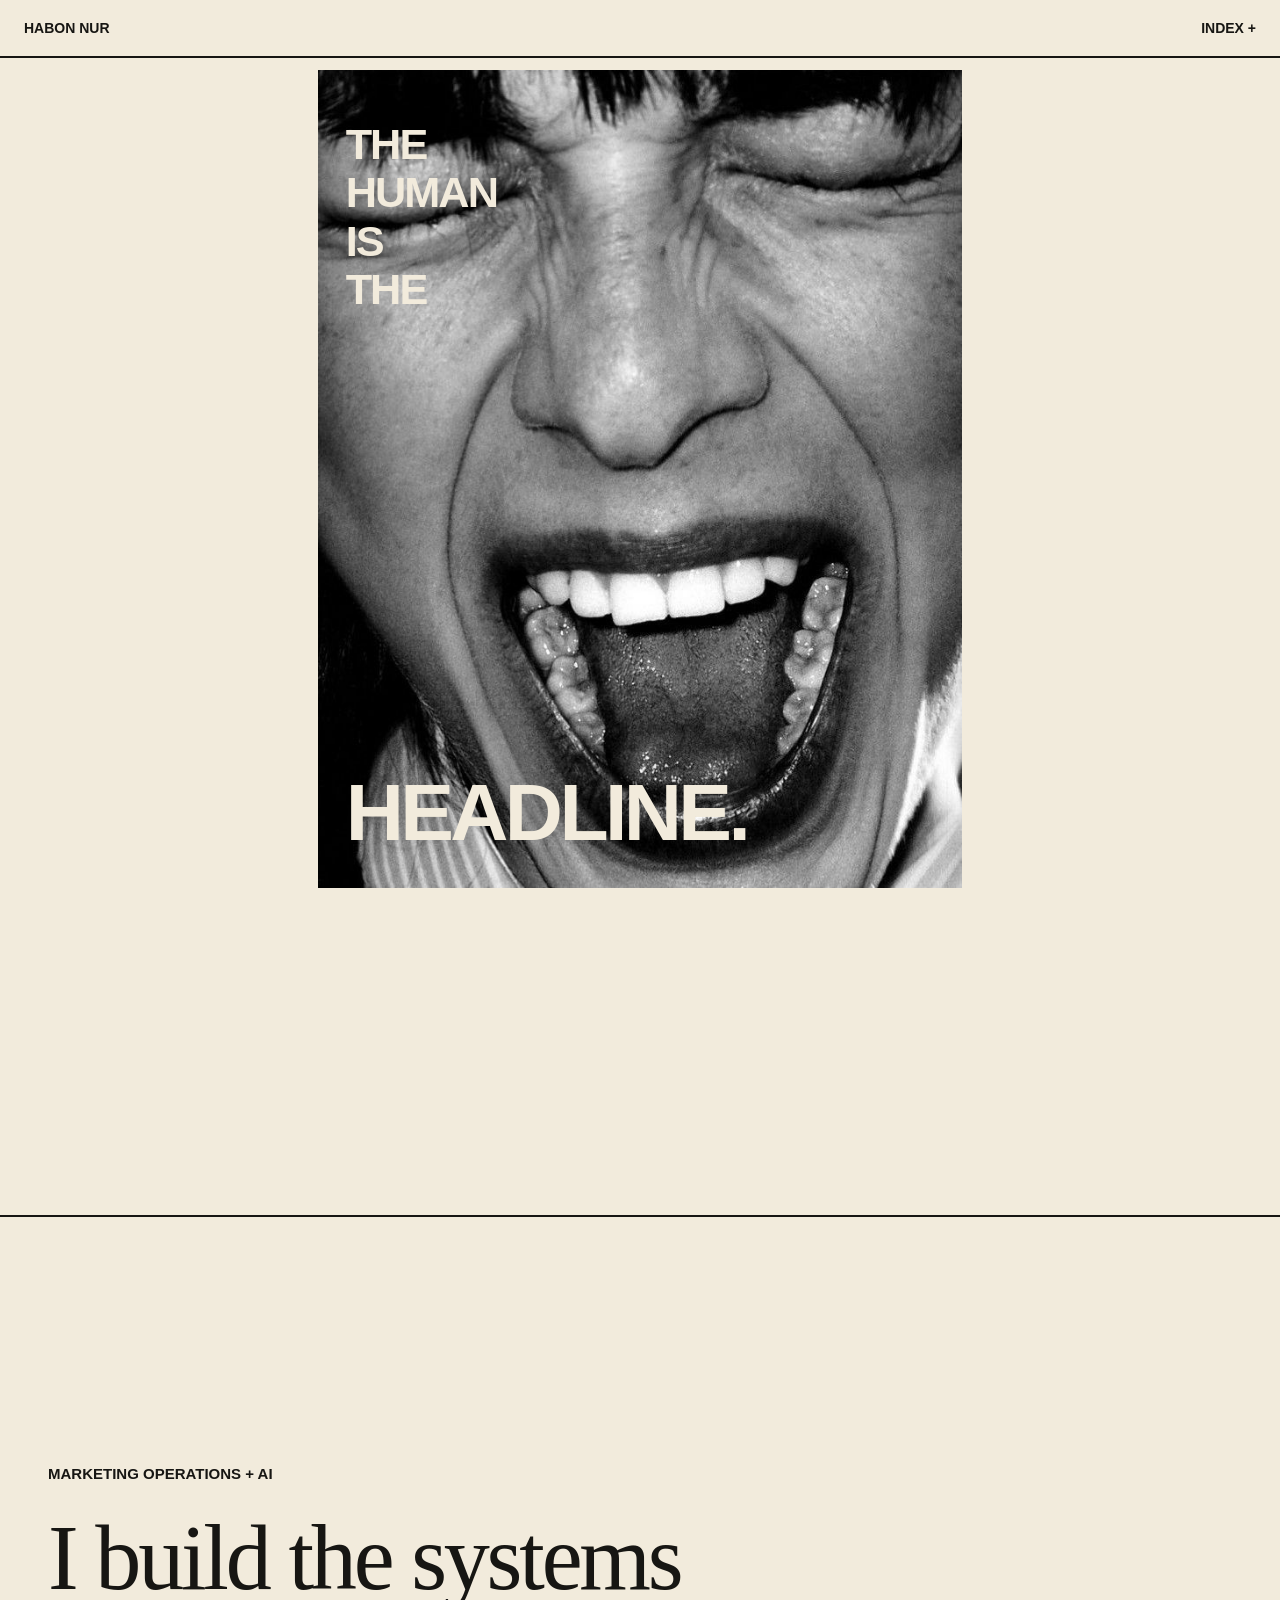
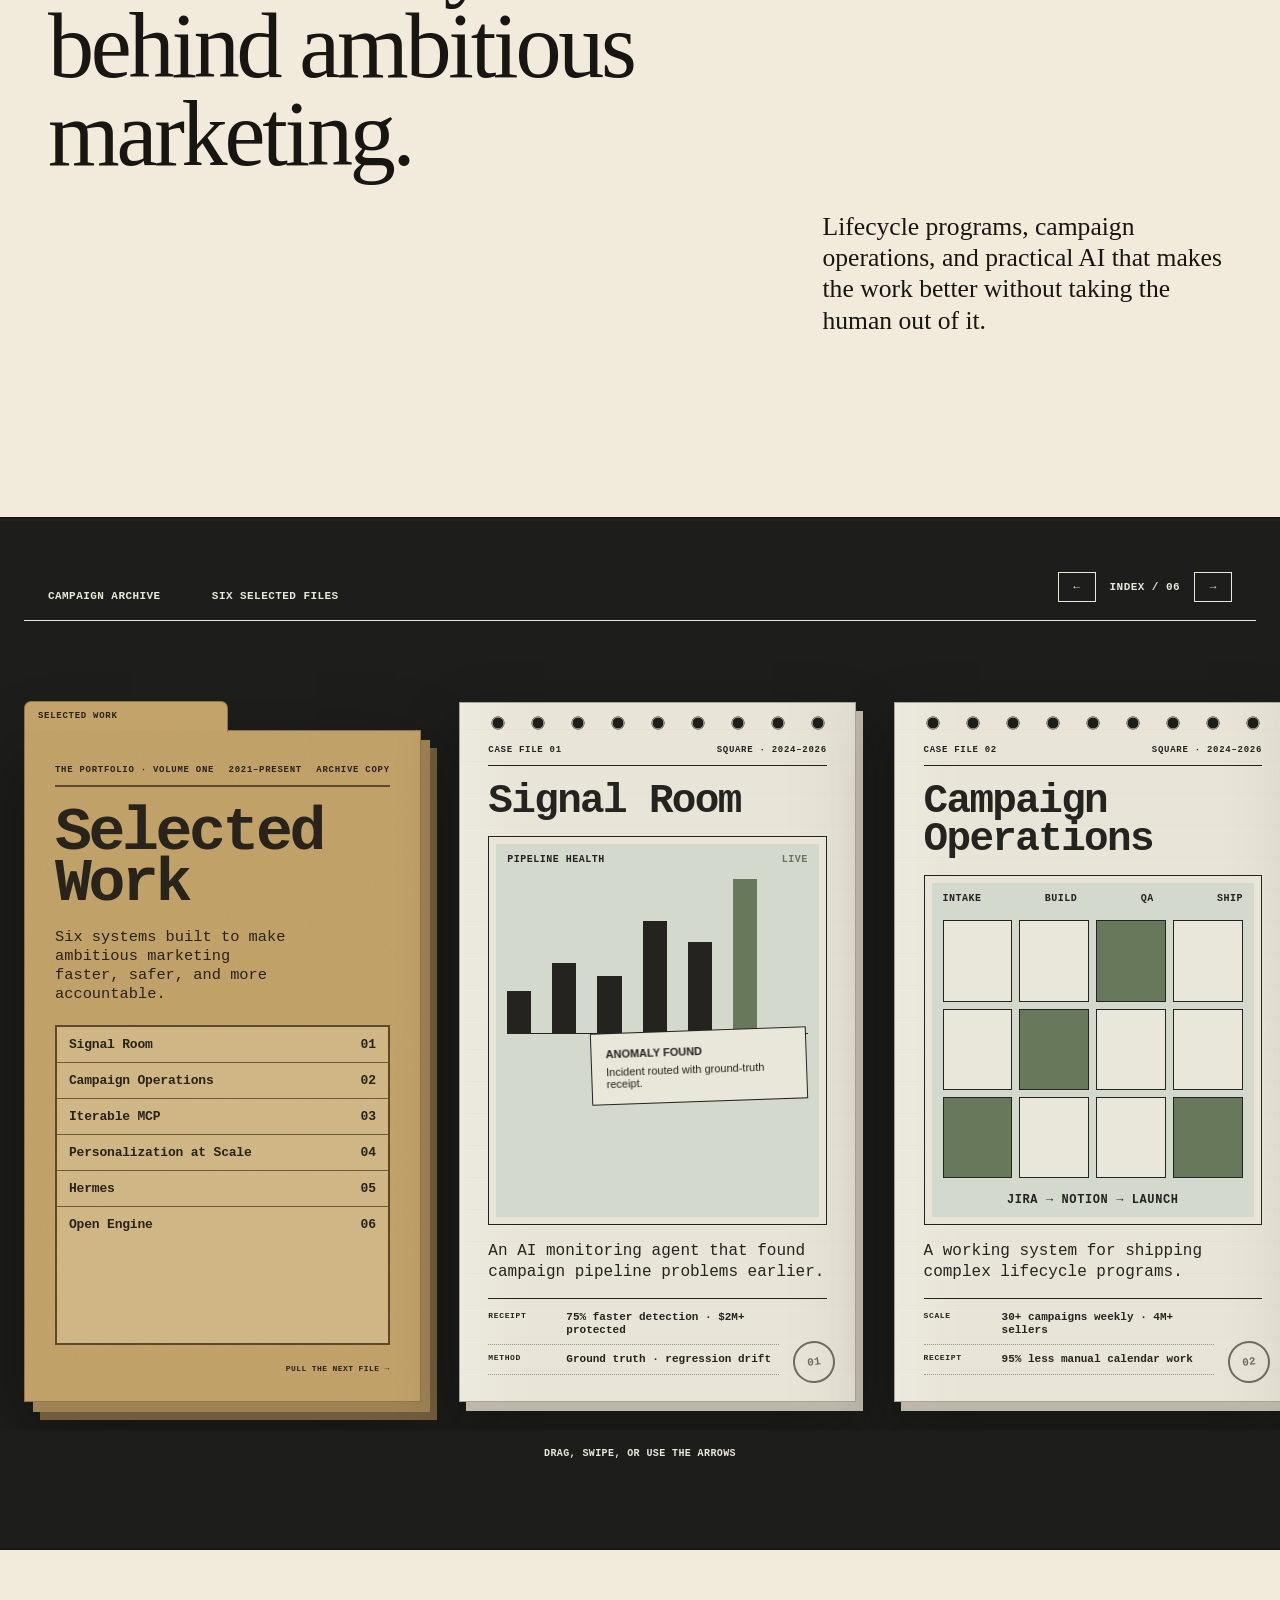
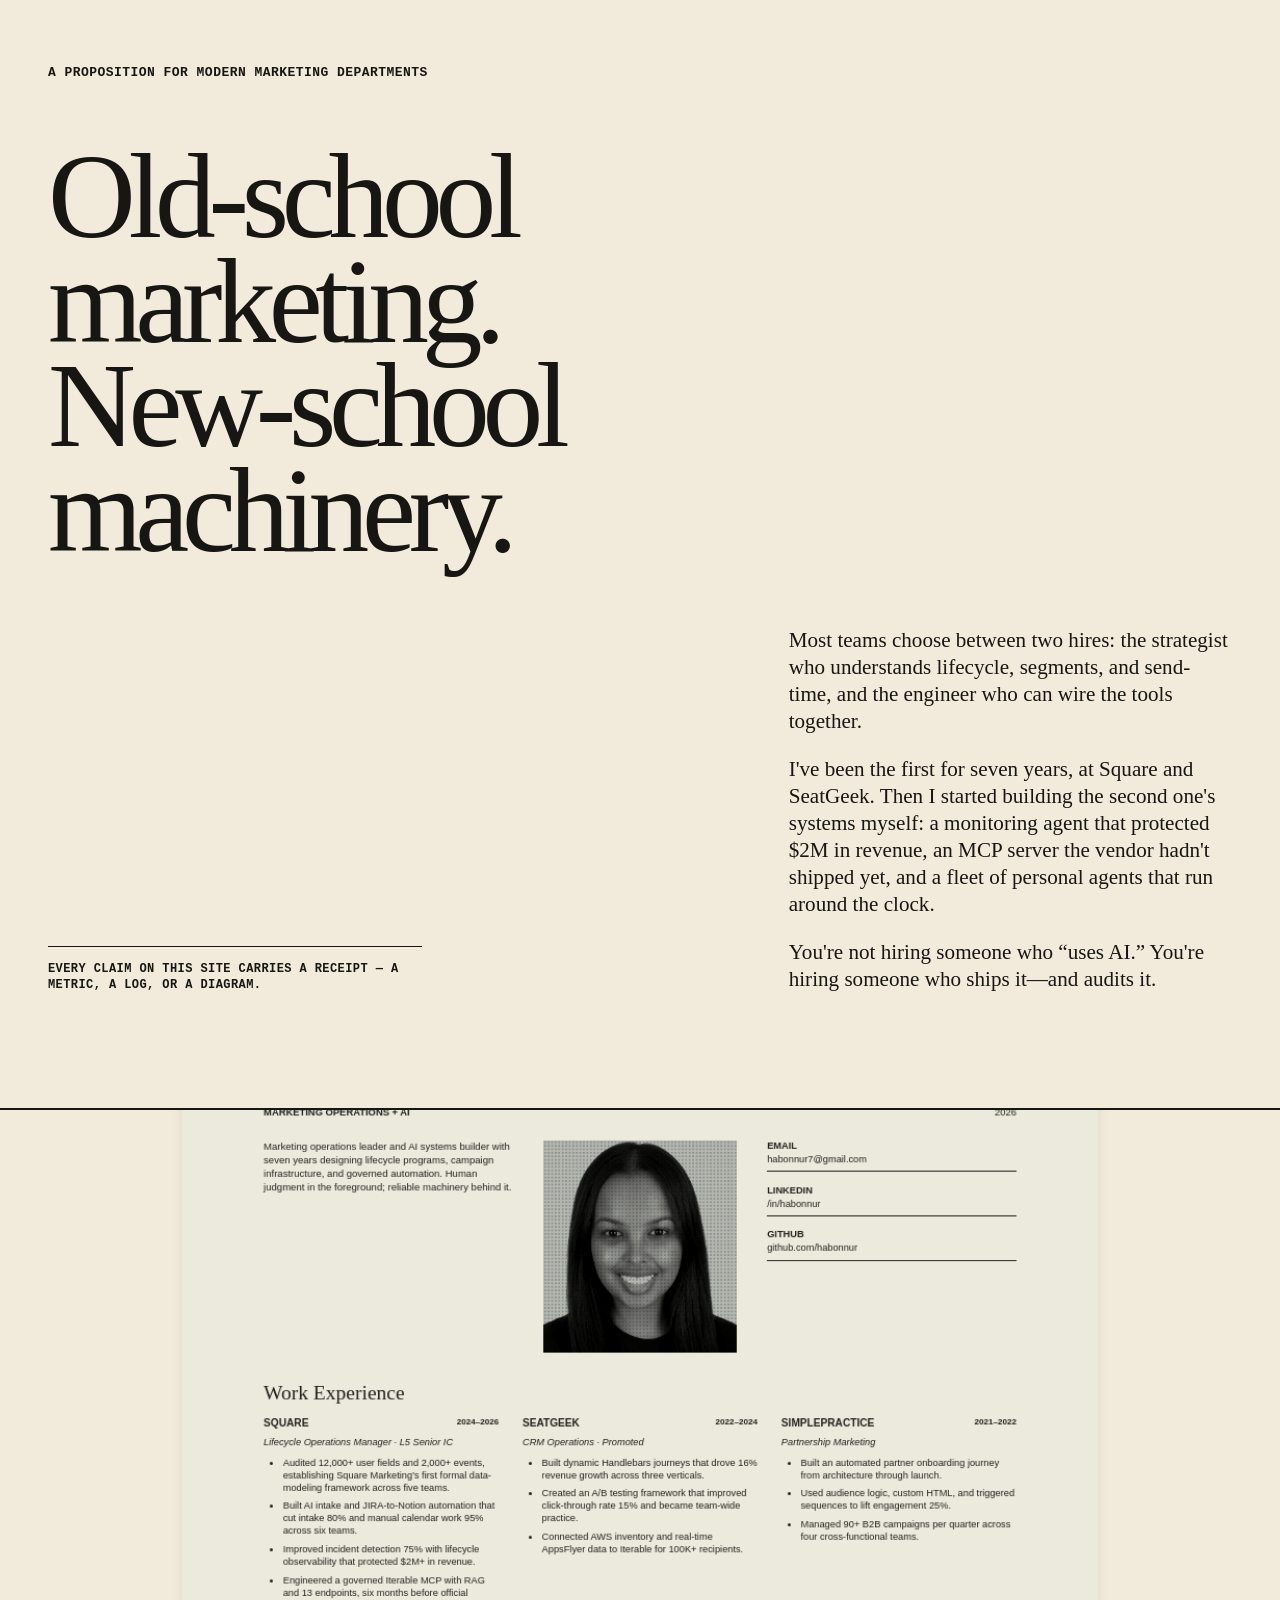
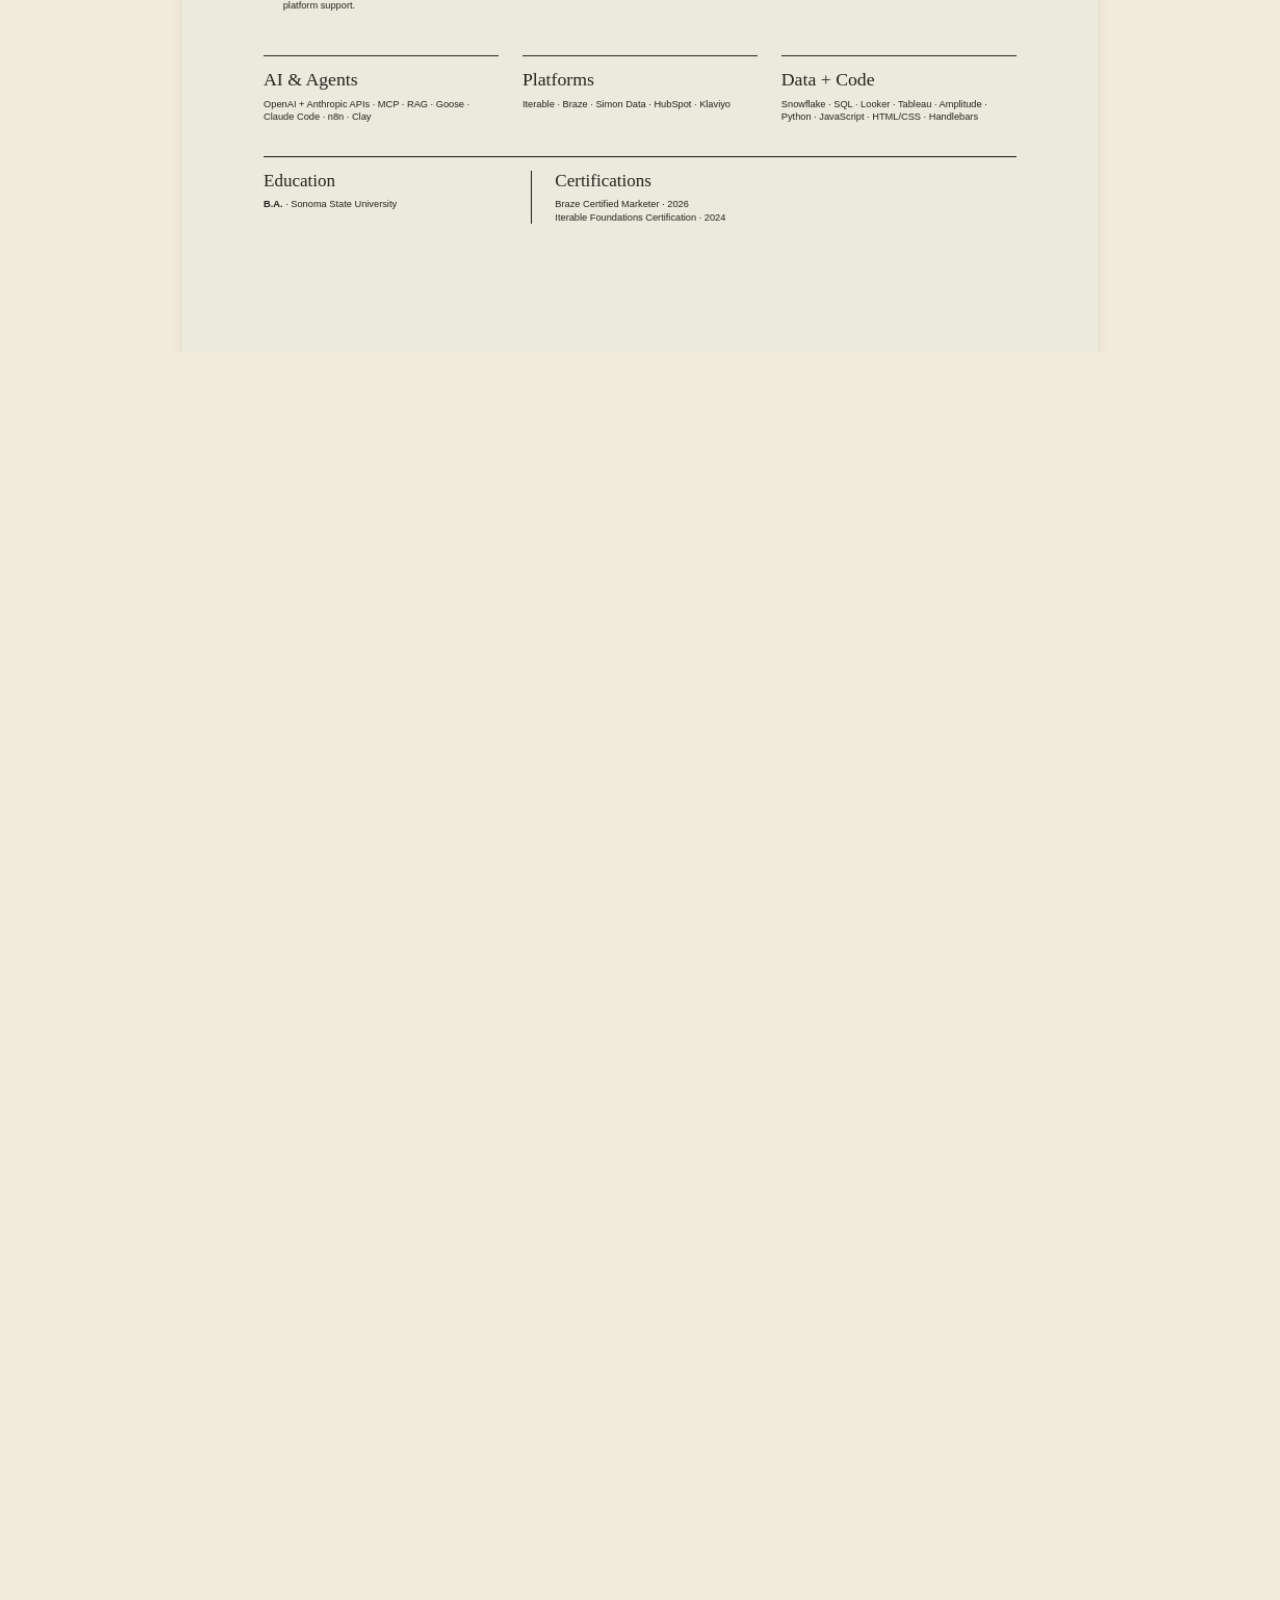
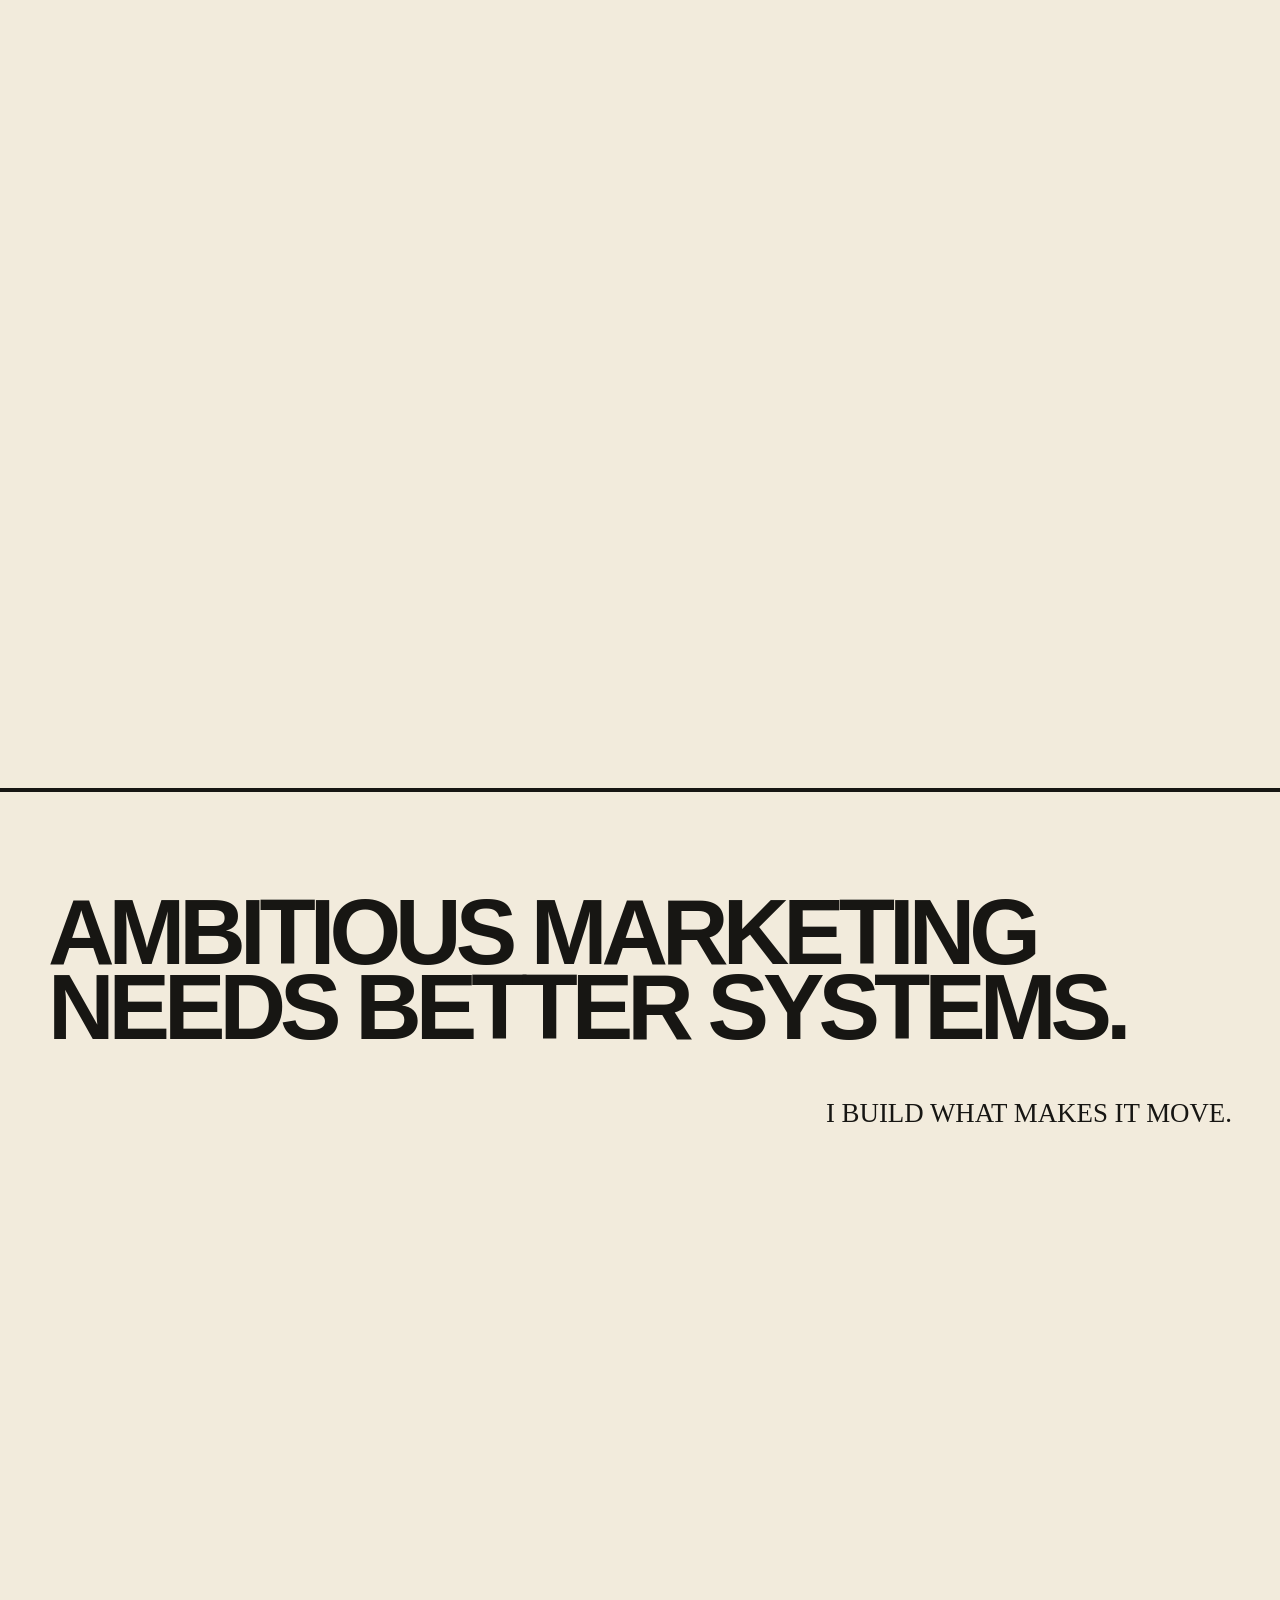
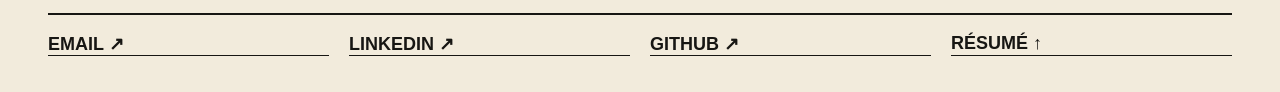
==== commit 97a384c0: "Refine portfolio closing statement" ====
--- a/index.html
+++ b/index.html
@@ -229,9 +229,8 @@
 
     <section class="contact-frame frame" id="contact">
       <div class="frame-inner contact-inner" data-reveal>
-        <p class="frame-label">NEW BUSINESS</p>
-        <h2>MAKE<br>CONTACT.</h2>
-        <p class="editorial">For a builder's seat inside a marketing, growth, or GTM team.</p>
+        <h2>AMBITIOUS MARKETING<br>NEEDS BETTER SYSTEMS.</h2>
+        <p class="editorial">I BUILD WHAT MAKES IT MOVE.</p>
         <nav class="contact-links" aria-label="Contact links">
           <a href="mailto:habonnur7@gmail.com">EMAIL ↗</a>
           <a href="https://www.linkedin.com/in/habonnur" target="_blank" rel="noopener noreferrer">LINKEDIN ↗</a>
--- a/scroll-prototype.css
+++ b/scroll-prototype.css
@@ -1404,22 +1404,23 @@
 }
 .contact-frame { border-top: 2px solid var(--ink); }
 .contact-inner {
-  grid-template-columns: 1.35fr .65fr;
+  grid-template-columns: 1fr;
   grid-template-rows: auto auto 1fr;
   align-content: center;
   gap: clamp(24px, 4vw, 60px);
 }
 .contact-inner h2 {
+  grid-column: 1 / -1;
+  grid-row: 1;
+  align-self: start;
+  font-size: clamp(54px, 7.2vw, 112px);
+  line-height: .82;
+}
+.contact-inner .editorial {
   grid-column: 1;
   grid-row: 2;
-  align-self: start;
-  font-size: clamp(76px, 12vw, 184px);
-  line-height: .72;
-}
-.contact-inner .editorial {
-  grid-column: 2;
-  grid-row: 2;
   align-self: end;
+  justify-self: end;
   padding-bottom: 4px;
 }
 .contact-links {
@@ -1560,12 +1561,12 @@
   .resume-foot { grid-template-columns: 1fr; }
   .person-inner,
   .contact-inner { grid-template-columns: 1fr; }
-  .contact-inner { grid-template-rows: auto auto auto 1fr; }
-  .contact-inner h2 { grid-column: 1; grid-row: 2; }
-  .contact-inner .editorial { grid-column: 1; grid-row: 3; }
+  .contact-inner { grid-template-rows: auto auto 1fr; }
+  .contact-inner h2 { grid-column: 1; grid-row: 1; }
+  .contact-inner .editorial { grid-column: 1; grid-row: 2; }
   .contact-links {
     grid-column: 1;
-    grid-row: 4;
+    grid-row: 3;
     grid-template-columns: 1fr 1fr;
   }
 }
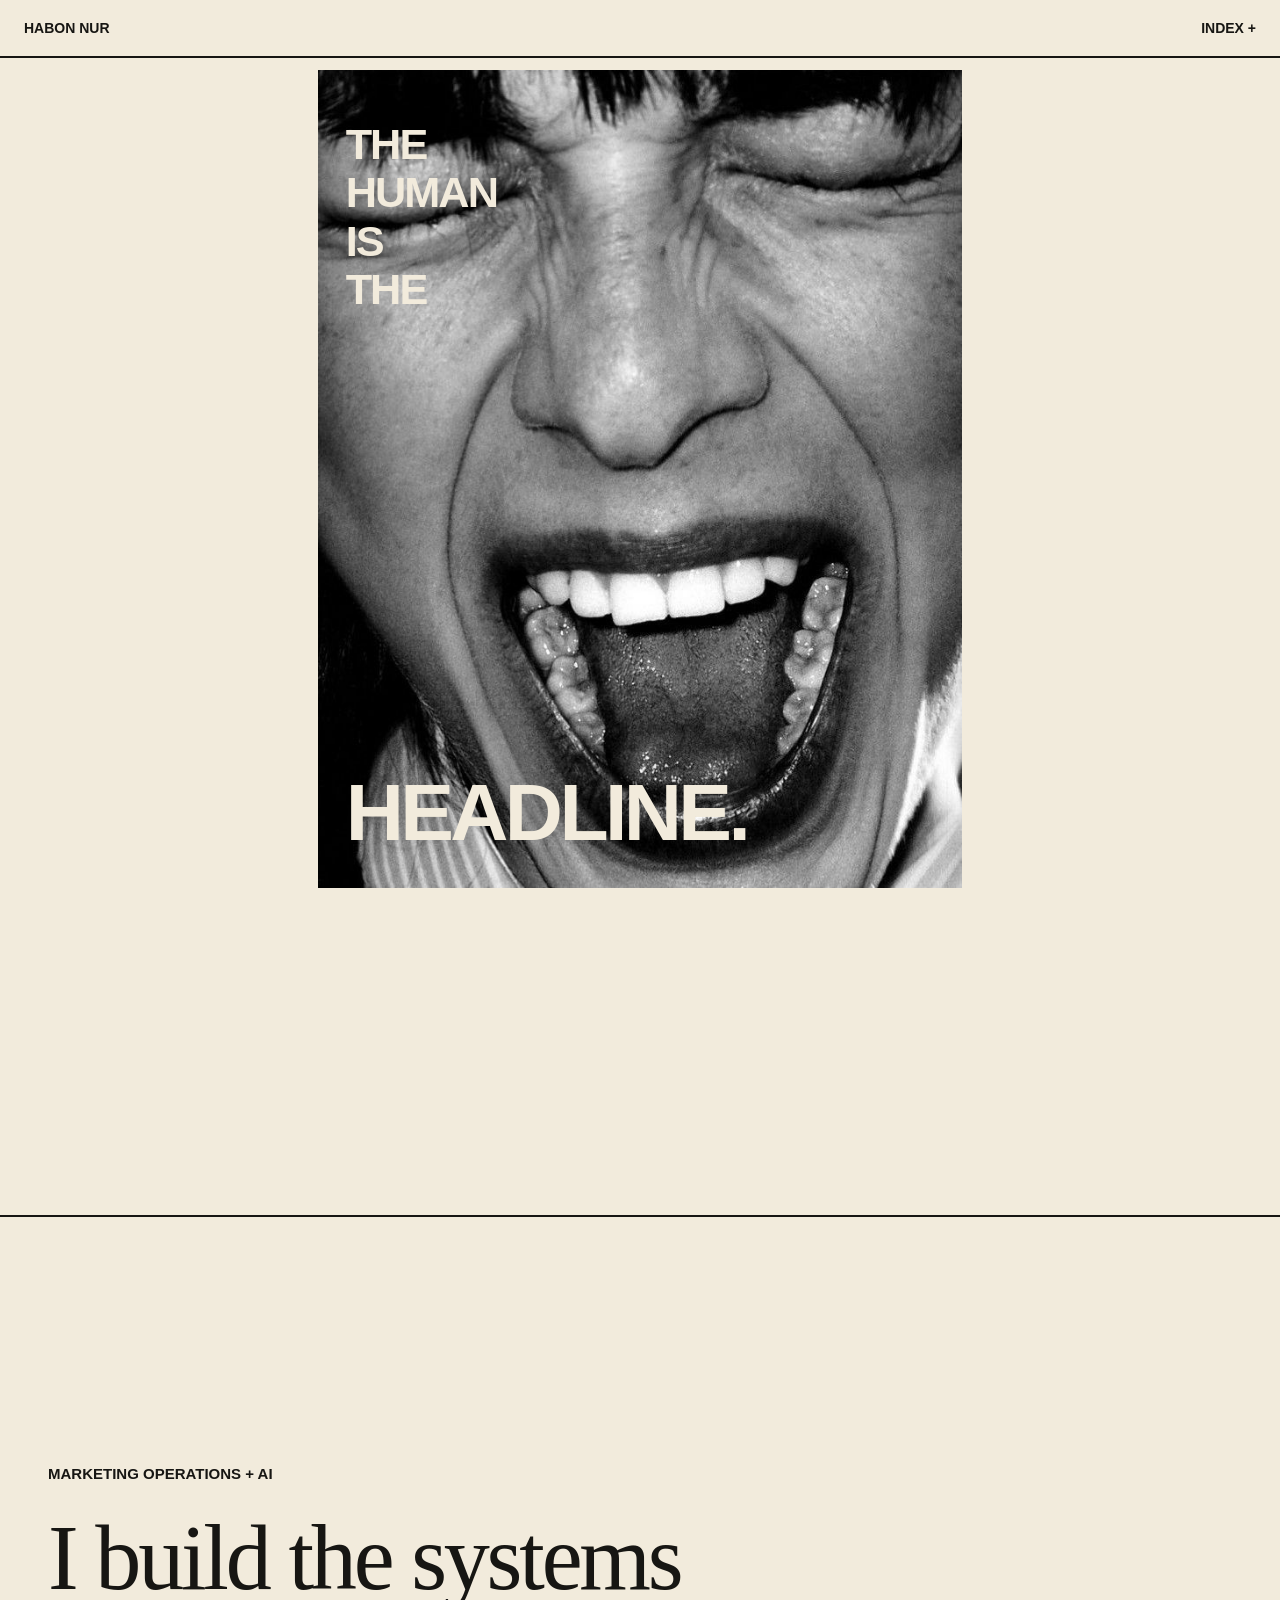
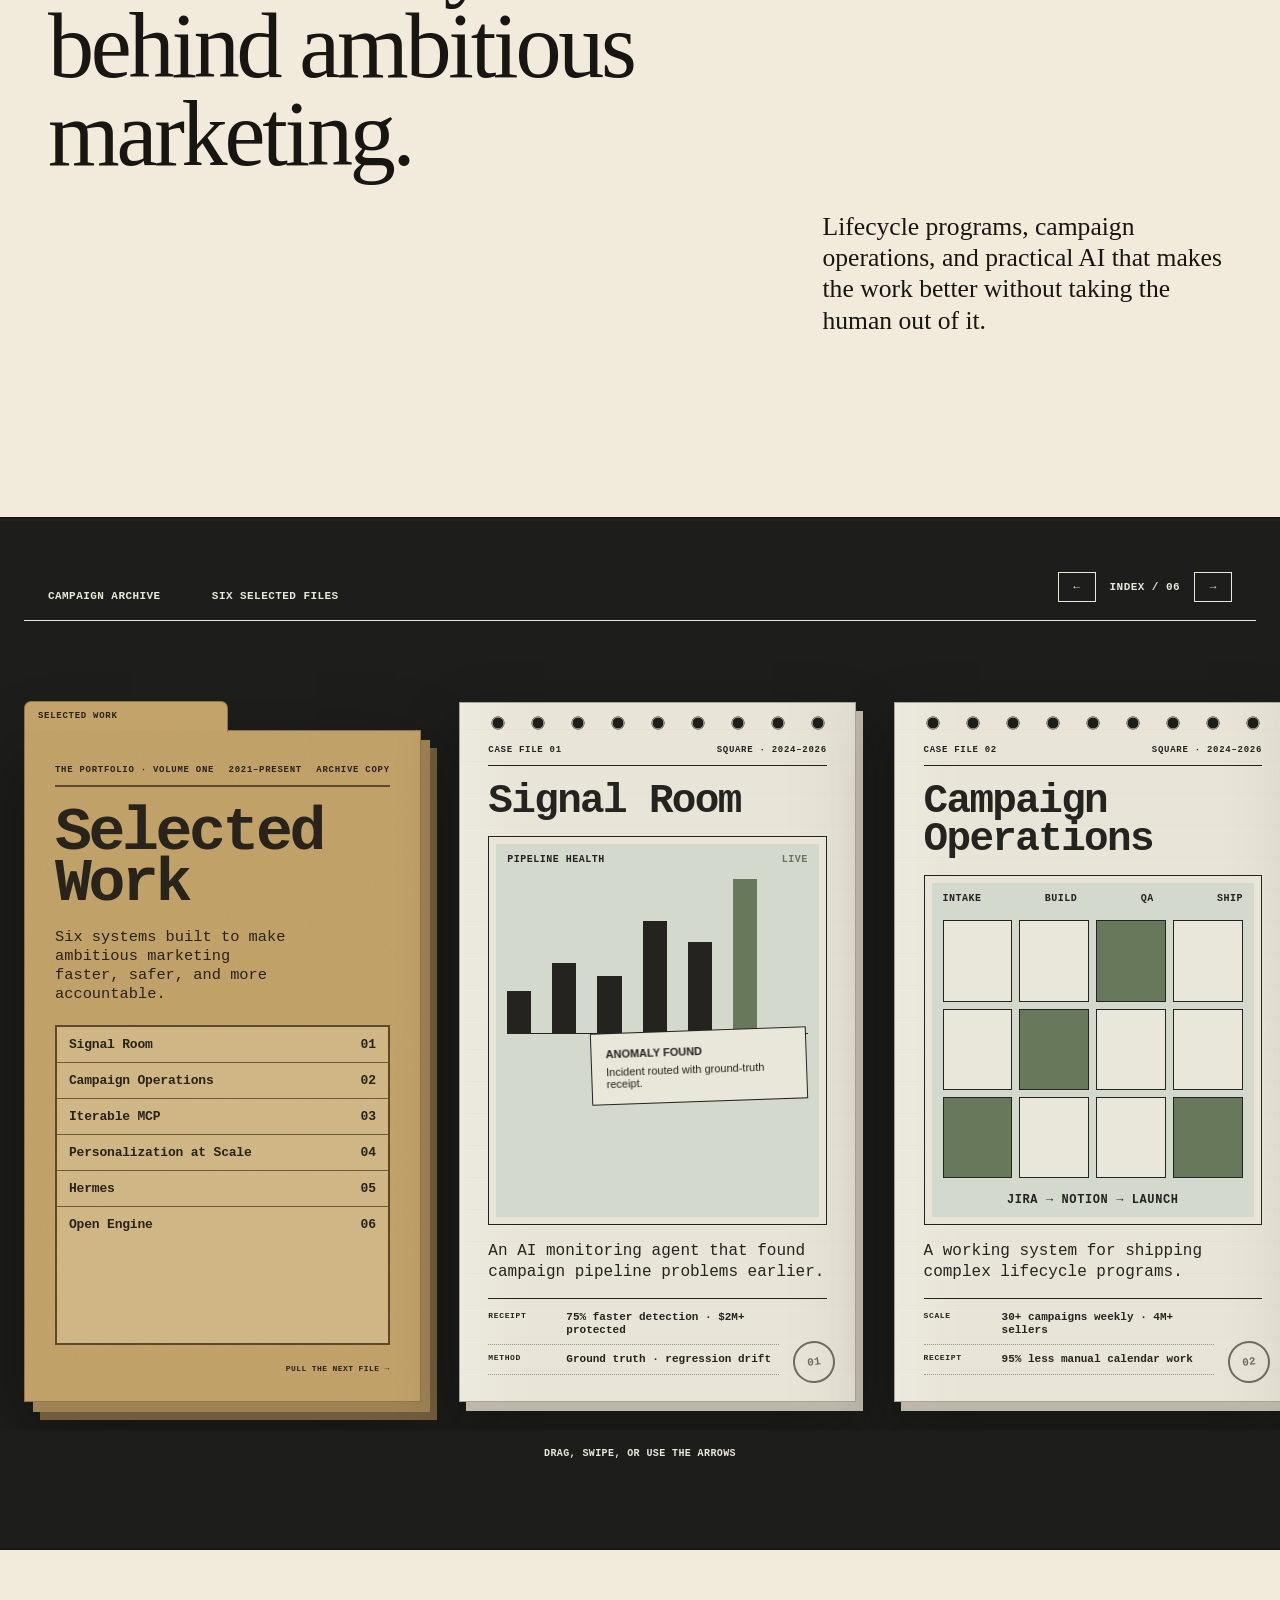
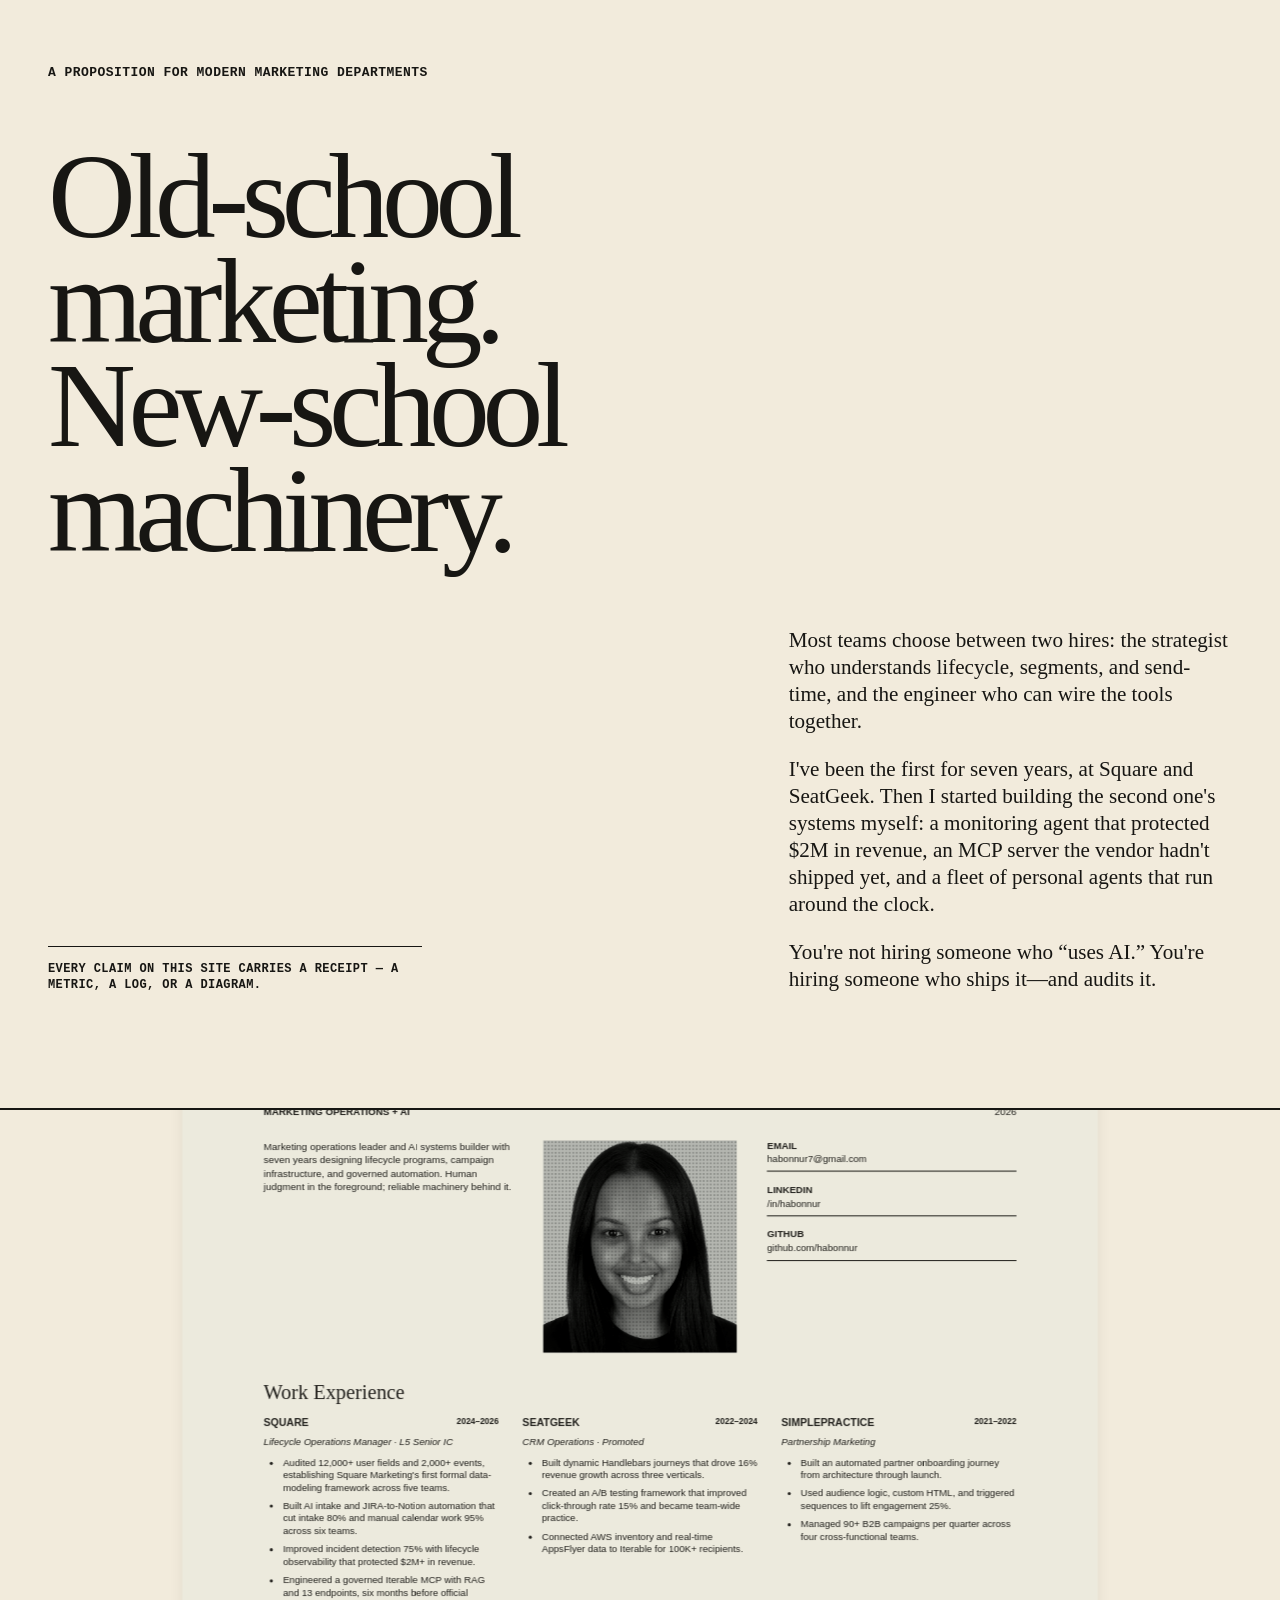
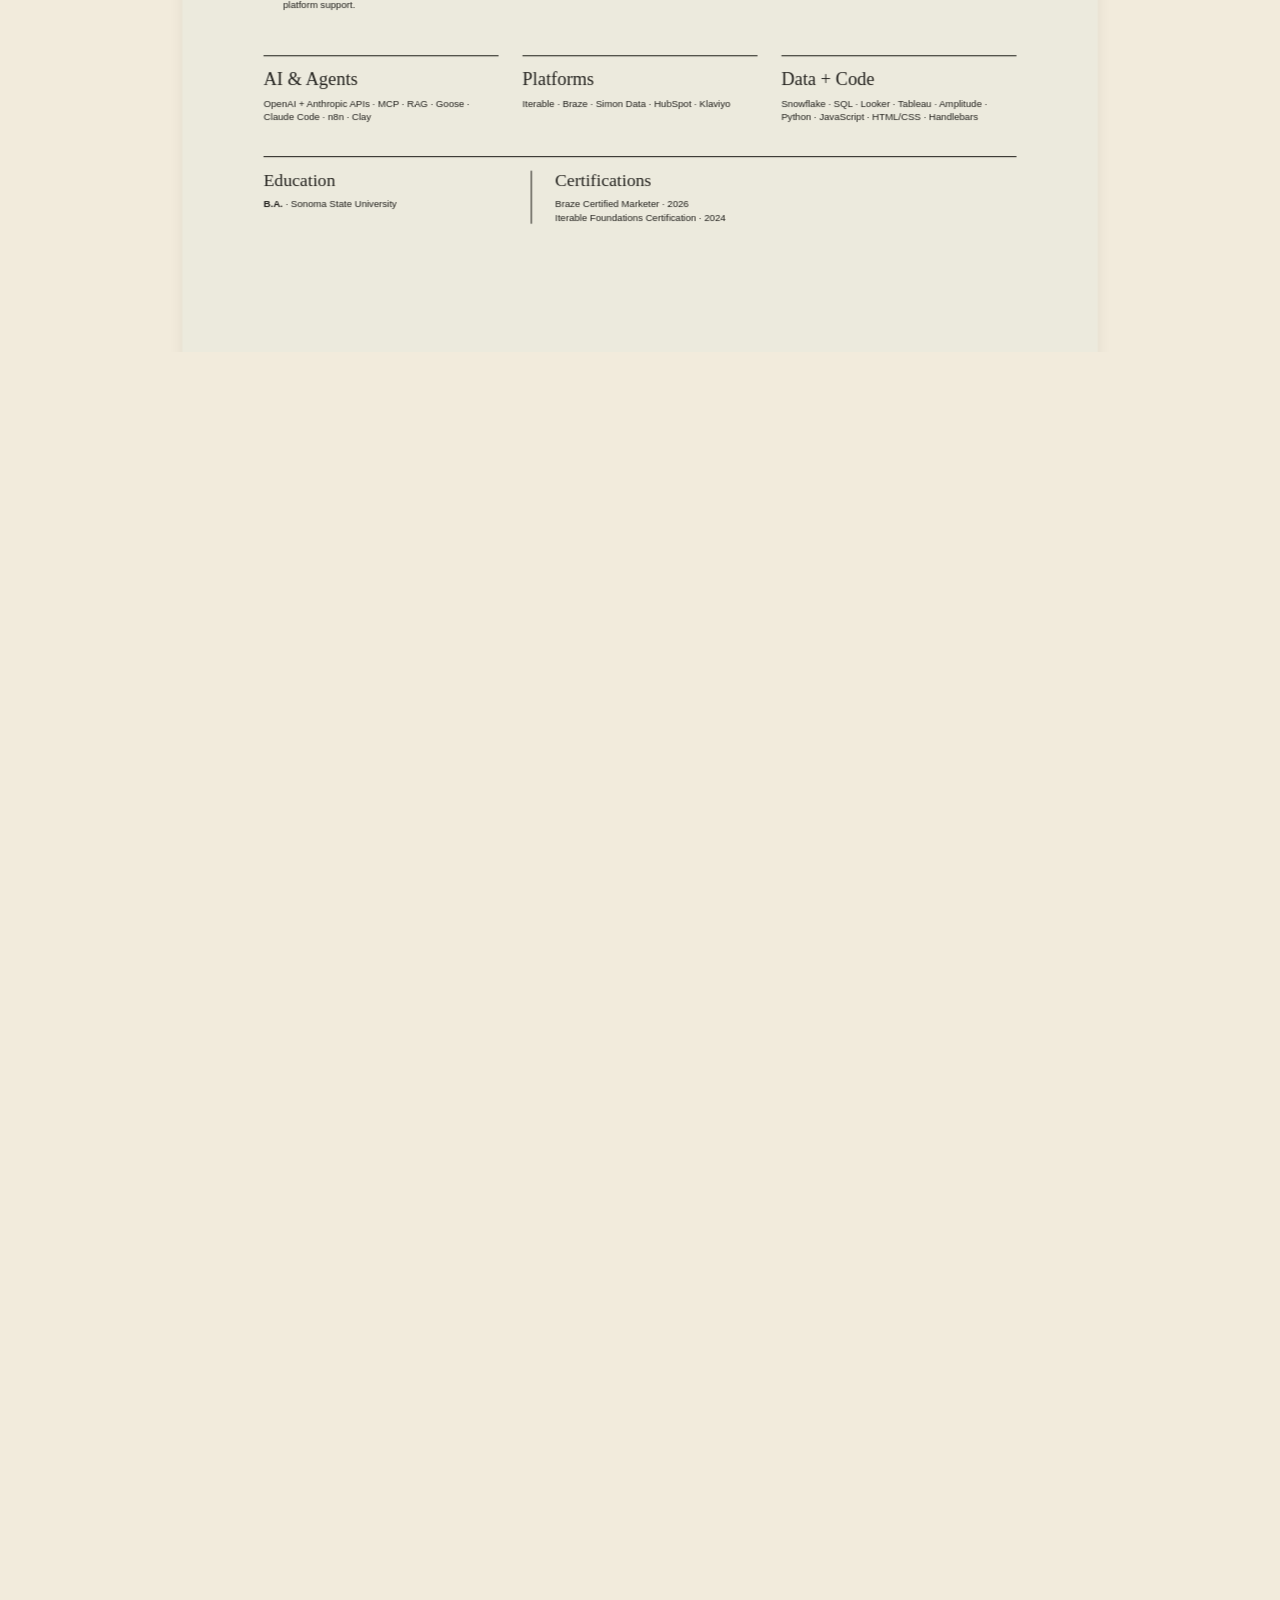
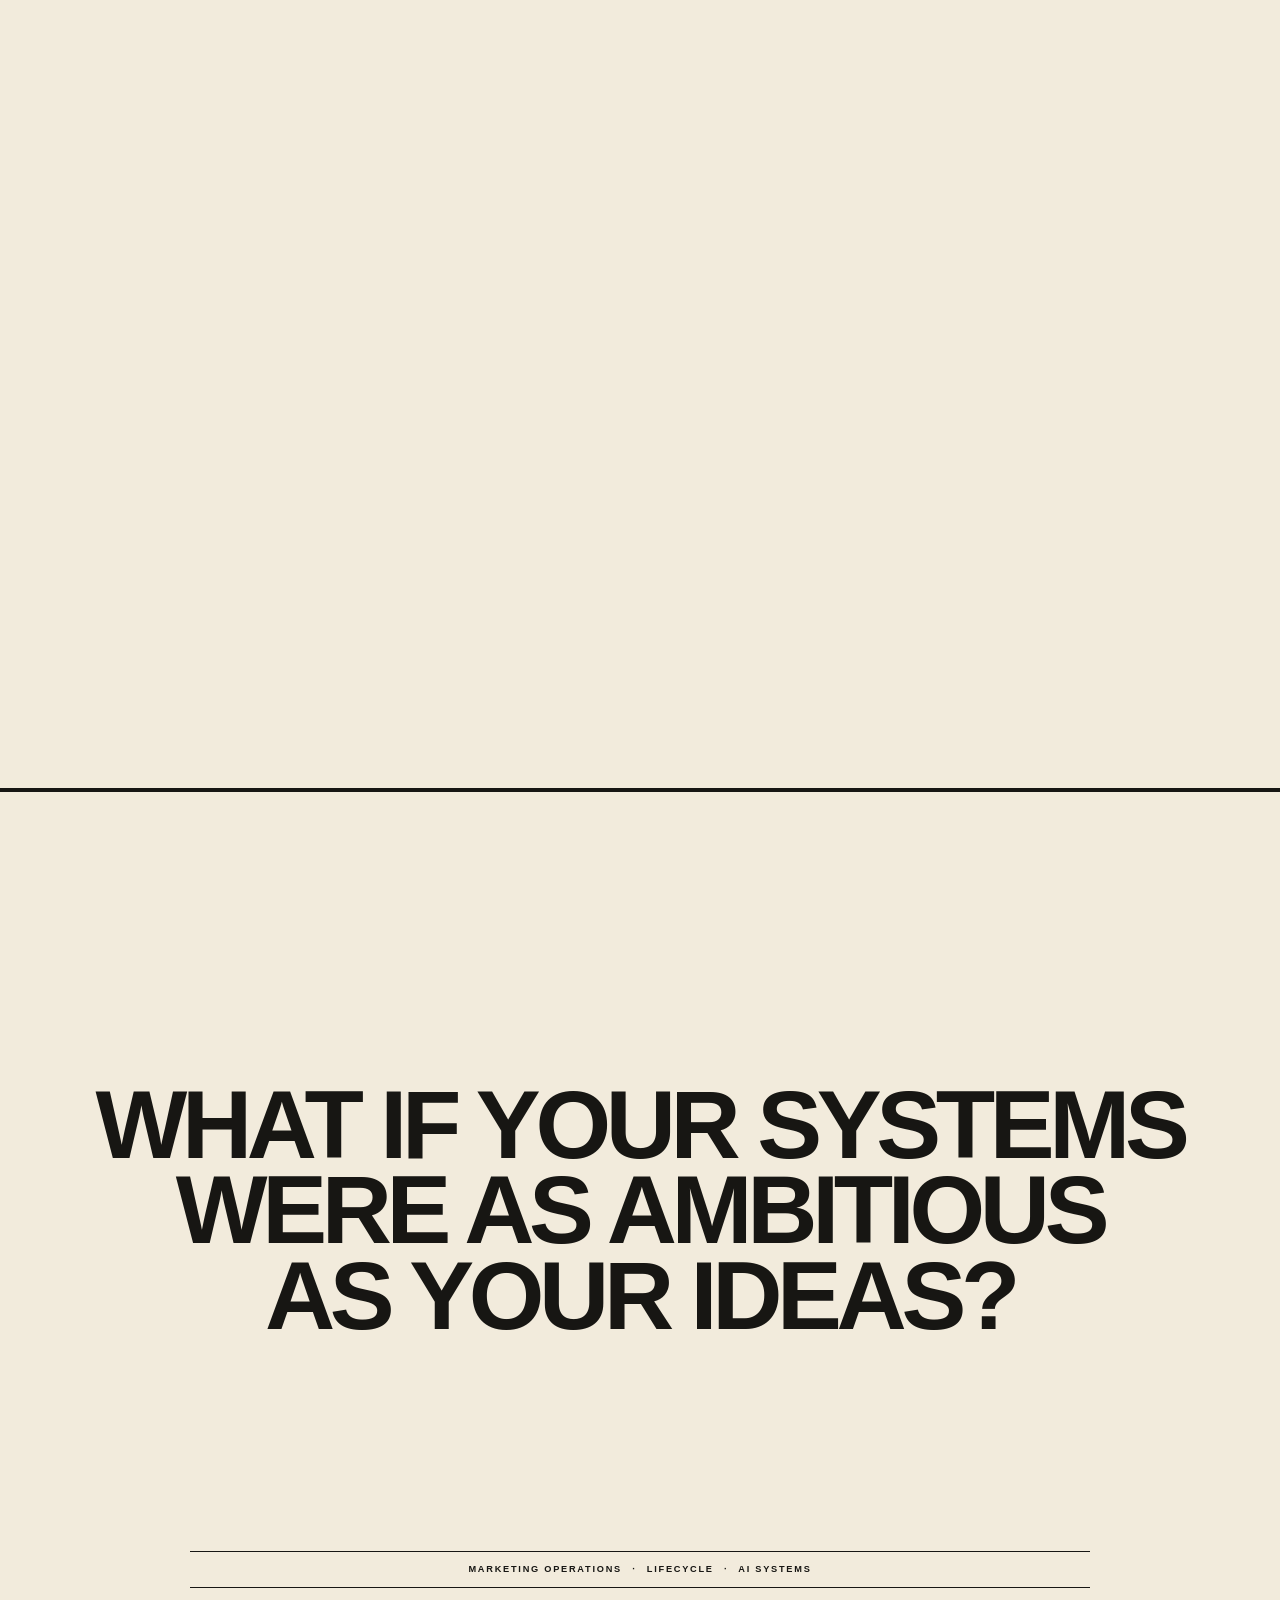
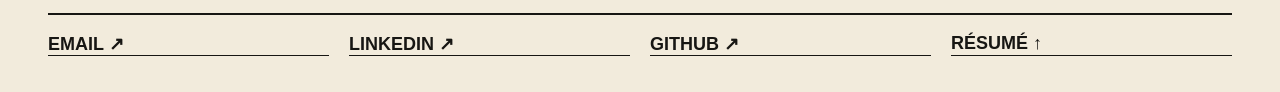
==== commit 4fd46e46: "Design question-led portfolio closing" ====
--- a/index.html
+++ b/index.html
@@ -229,8 +229,8 @@
 
     <section class="contact-frame frame" id="contact">
       <div class="frame-inner contact-inner" data-reveal>
-        <h2>AMBITIOUS MARKETING<br>NEEDS BETTER SYSTEMS.</h2>
-        <p class="editorial">I BUILD WHAT MAKES IT MOVE.</p>
+        <h2><span>WHAT IF YOUR SYSTEMS</span><span>WERE AS AMBITIOUS</span><span>AS YOUR IDEAS?</span></h2>
+        <p class="contact-services">MARKETING OPERATIONS <i>·</i> LIFECYCLE <i>·</i> AI SYSTEMS</p>
         <nav class="contact-links" aria-label="Contact links">
           <a href="mailto:habonnur7@gmail.com">EMAIL ↗</a>
           <a href="https://www.linkedin.com/in/habonnur" target="_blank" rel="noopener noreferrer">LINKEDIN ↗</a>
--- a/scroll-prototype.css
+++ b/scroll-prototype.css
@@ -1405,24 +1405,41 @@
 .contact-frame { border-top: 2px solid var(--ink); }
 .contact-inner {
   grid-template-columns: 1fr;
-  grid-template-rows: auto auto 1fr;
-  align-content: center;
-  gap: clamp(24px, 4vw, 60px);
+  grid-template-rows: 1fr auto auto;
+  align-content: stretch;
+  gap: clamp(18px, 2vw, 30px);
 }
 .contact-inner h2 {
   grid-column: 1 / -1;
   grid-row: 1;
-  align-self: start;
-  font-size: clamp(54px, 7.2vw, 112px);
-  line-height: .82;
-}
-.contact-inner .editorial {
+  align-self: center;
+  justify-self: center;
+  width: 100%;
+  font-family: Futura, "Avenir Next Condensed", "Helvetica Neue", Arial, sans-serif;
+  font-size: clamp(56px, 7.6vw, 118px);
+  font-weight: 700;
+  line-height: .88;
+  letter-spacing: -.055em;
+  text-align: center;
+}
+.contact-inner h2 span { display: block; }
+.contact-services {
   grid-column: 1;
   grid-row: 2;
-  align-self: end;
-  justify-self: end;
-  padding-bottom: 4px;
-}
+  justify-self: center;
+  width: min(100%, 900px);
+  margin: 0;
+  padding: 12px 18px 11px;
+  border-top: 1px solid var(--ink);
+  border-bottom: 1px solid var(--ink);
+  font-family: "Helvetica Neue", Helvetica, Arial, sans-serif;
+  font-size: clamp(9px, .72vw, 11px);
+  font-weight: 700;
+  line-height: 1.3;
+  letter-spacing: .19em;
+  text-align: center;
+}
+.contact-services i { padding-inline: .65em; font-style: normal; }
 .contact-links {
   grid-column: 1 / -1;
   grid-row: 3;
@@ -1561,9 +1578,9 @@
   .resume-foot { grid-template-columns: 1fr; }
   .person-inner,
   .contact-inner { grid-template-columns: 1fr; }
-  .contact-inner { grid-template-rows: auto auto 1fr; }
-  .contact-inner h2 { grid-column: 1; grid-row: 1; }
-  .contact-inner .editorial { grid-column: 1; grid-row: 2; }
+  .contact-inner { grid-template-rows: 1fr auto auto; }
+  .contact-inner h2 { grid-column: 1; grid-row: 1; font-size: clamp(42px, 12.5vw, 54px); line-height: .9; }
+  .contact-services { grid-column: 1; grid-row: 2; }
   .contact-links {
     grid-column: 1;
     grid-row: 3;
